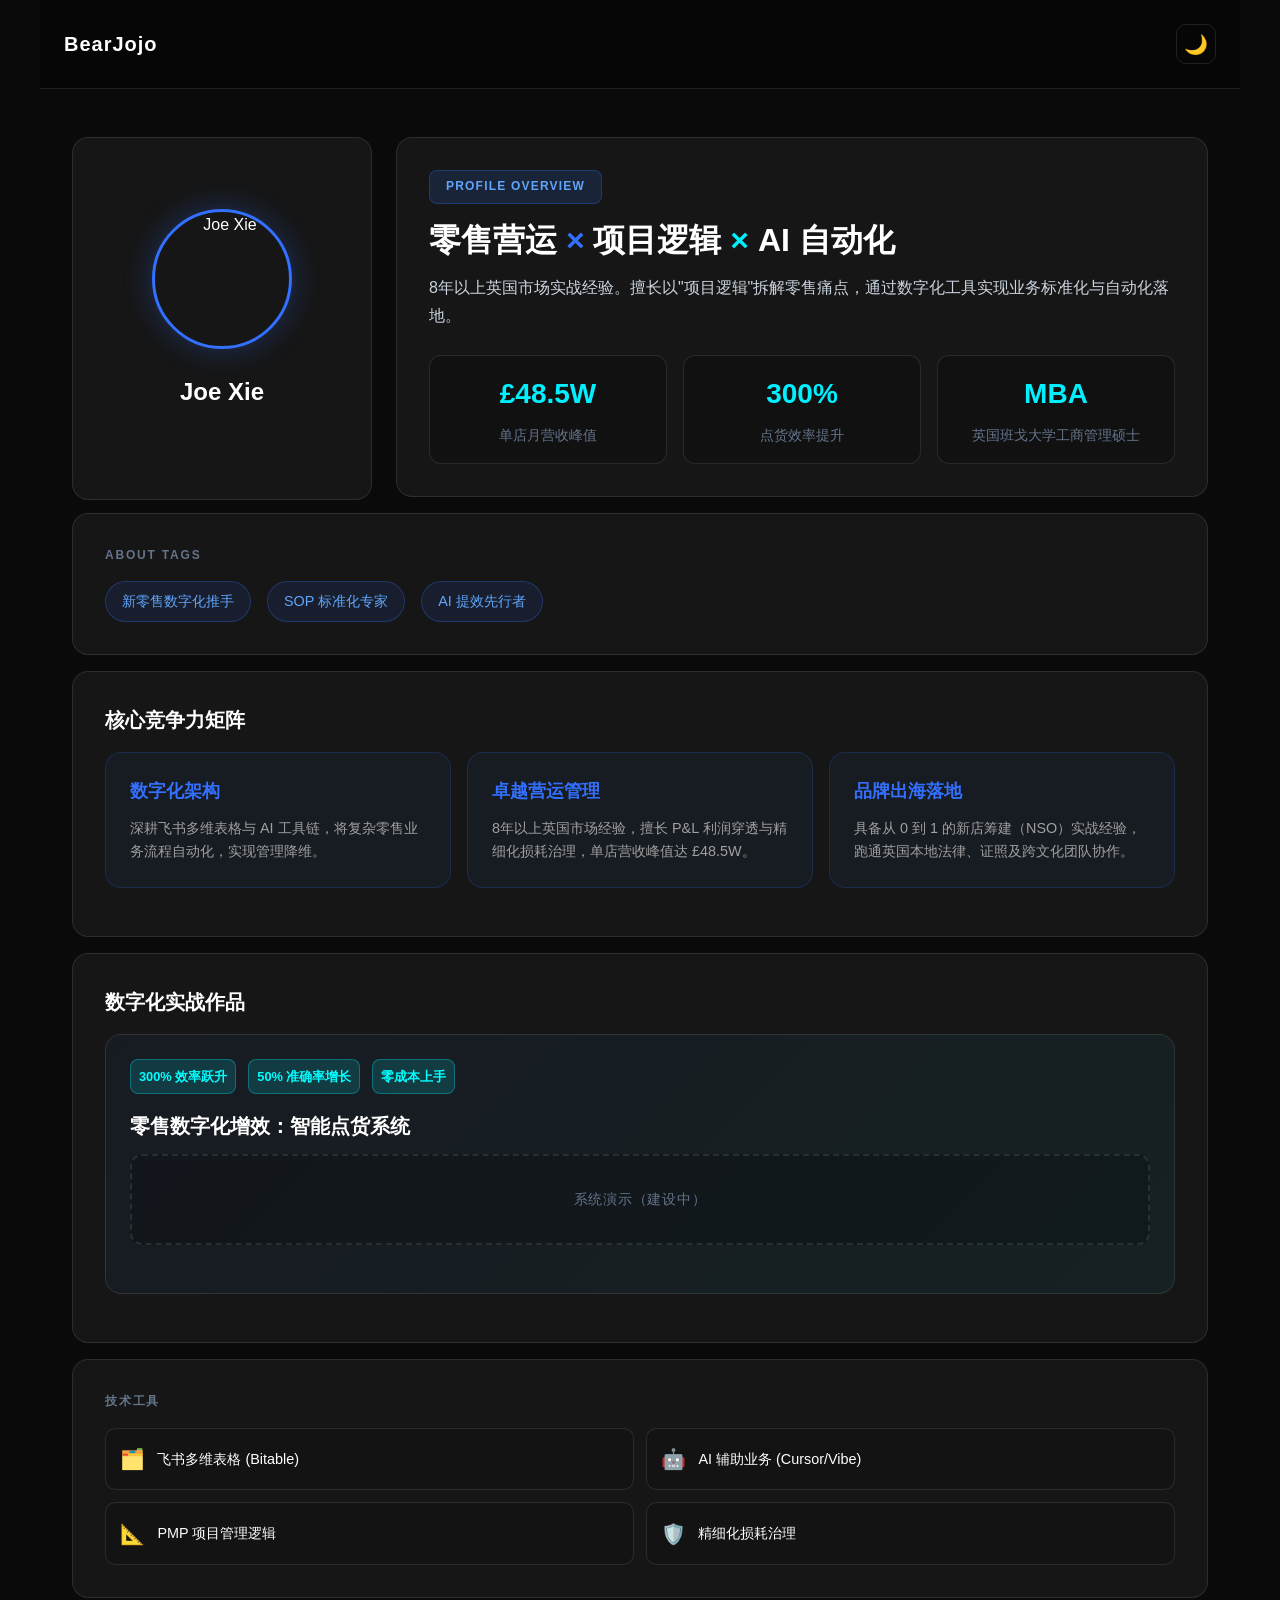
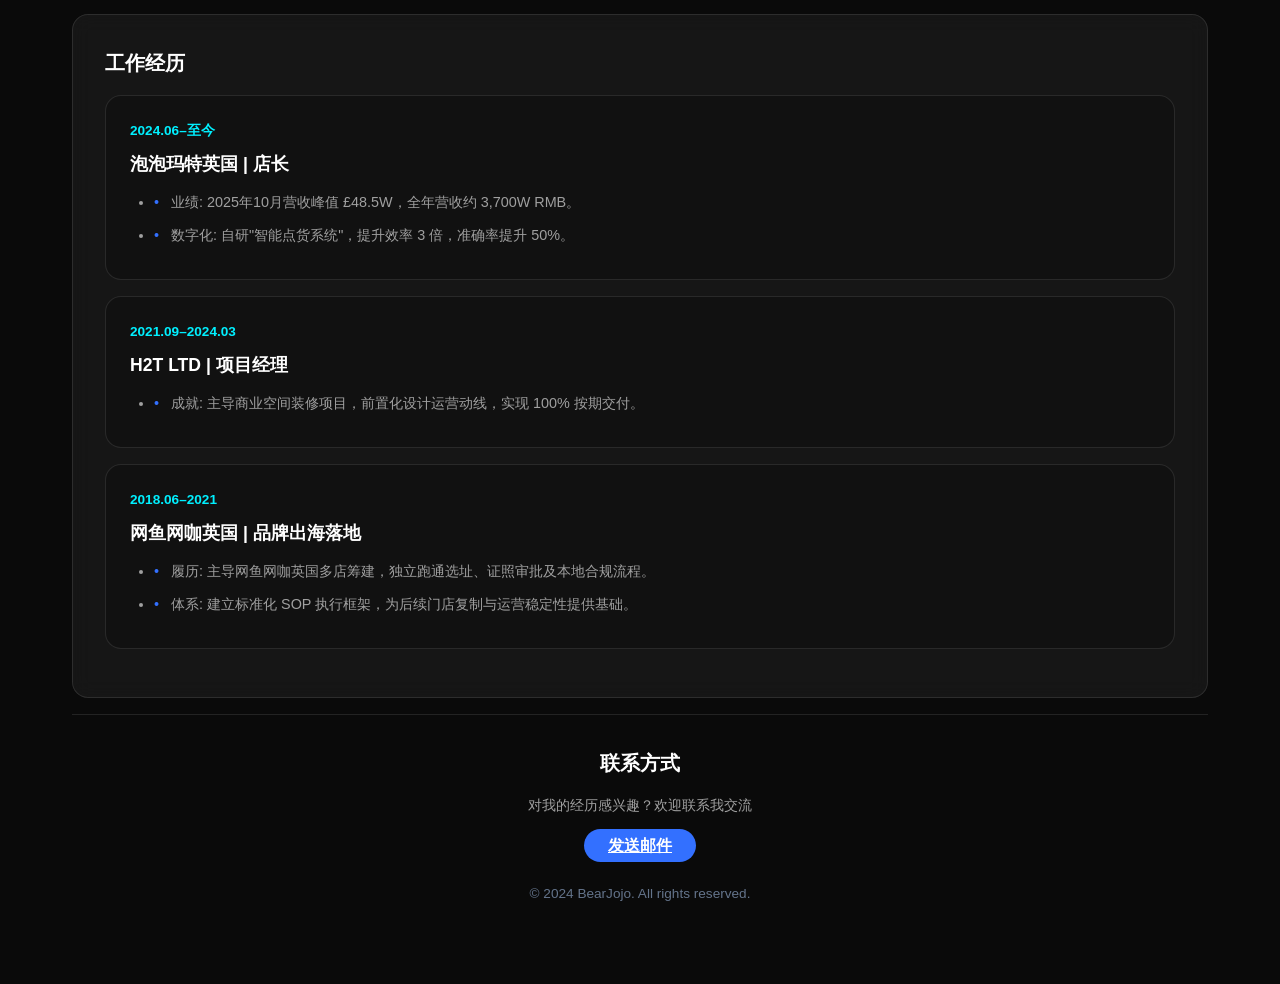
==== index.html @ d04a0de1 "style: Darken light mode background for better visual balance - Updated background from #F5ECD7 to d" ====
<!doctype html>
<html lang="zh-CN">
<head>
  <meta charset="UTF-8" />
  <meta name="viewport" content="width=device-width, initial-scale=1.0" />
  <title>零售营运 × 项目逻辑 × AI 自动化</title>
  <link rel="preconnect" href="https://fonts.googleapis.com" />
  <link rel="preconnect" href="https://fonts.gstatic.com" crossorigin />
  <link href="https://fonts.googleapis.com/css2?family=Inter:wght@400;500;600;700;800&display=swap" rel="stylesheet" />
  <style>
    * {
      margin: 0;
      padding: 0;
      box-sizing: border-box;
    }

    :root {
      /* Dark Mode (Cyberpunk) - Default */
      --color-bg-primary: #0a0a0a;
      --color-bg-secondary: rgba(255, 255, 255, 0.05);
      --color-bg-tertiary: rgba(0, 0, 0, 0.1);
      --color-bg-overlay: rgba(0, 0, 0, 0.2);
      --color-bg-header: rgba(0, 0, 0, 0.3);

      /* Color System - Text */
      --color-text-primary: #ffffff;
      --color-text-secondary: #a0a0a0;
      --color-text-tertiary: #64748b;
      --color-text-description: #cbd5e1;

      /* Color System - Primary */
      --color-primary: #3370ff;
      --color-primary-light: #60a5fa;
      --color-primary-dark: rgba(51, 112, 255, 0.8);
      --color-primary-bg-lighter: rgba(51, 112, 255, 0.15);
      --color-primary-bg-light: rgba(51, 112, 255, 0.1);
      --color-primary-bg-lighter2: rgba(51, 112, 255, 0.05);
      --color-primary-border: rgba(51, 112, 255, 0.3);
      --color-primary-border-light: rgba(51, 112, 255, 0.2);
      --color-primary-shadow: rgba(51, 112, 255, 0.3);

      /* Color System - Accent (Cyberpunk Cyan) */
      --color-accent: #00f0ff;
      --color-accent-light: #00ffff;
      --color-accent-bg-lighter: rgba(0, 240, 255, 0.15);
      --color-accent-border: rgba(0, 240, 255, 0.3);
      --color-accent-bg-lightest: rgba(0, 240, 255, 0.05);

      /* Color System - Borders */
      --color-border: rgba(255, 255, 255, 0.1);

      /* Border Radius - Cyberpunk */
      --card-radius: 16px;

      /* Spacing Scale */
      --spacing-xs: 0.4rem;
      --spacing-sm: 0.5rem;
      --spacing-md: 0.75rem;
      --spacing-base: 0.9rem;
      --spacing-lg: 1rem;
      --spacing-xl: 1.5rem;
      --spacing-2xl: 2rem;
      --spacing-3xl: 3rem;

      /* Border Radius - Full Scale */
      --radius-sm: 0.5rem;
      --radius-md: 0.65rem;
      --radius-lg: 0.75rem;
      --radius-xl: 1rem;
      --radius-2xl: 1.25rem;
      --radius-pill: 1.5rem;
      --radius-pill-lg: 2rem;
      --radius-full: 50%;

      /* Typography */
      --font-size-xs: 0.75rem;
      --font-size-sm: 0.8rem;
      --font-size-md: 0.85rem;
      --font-size-base: 0.9rem;
      --font-size-lg: 1rem;
      --font-size-xl: 1.1rem;
      --font-size-2xl: 1.25rem;
      --font-size-3xl: 1.5rem;
      --font-size-4xl: 1.75rem;
      --font-size-5xl: 2rem;

      --line-height-tight: 1.3;
      --line-height-normal: 1.6;
      --line-height-relaxed: 1.7;
      --line-height-loose: 1.8;

      /* Transitions & Effects */
      --transition-fast: 0.3s ease;
      --transition-normal: 0.5s ease;

      /* Shadows */
      --shadow-primary: 0 0 30px rgba(51, 112, 255, 0.3);

      /* Legacy Aliases for Compatibility */
      --primary-bg: var(--color-bg-primary);
      --feishu-blue: var(--color-primary);
      --vitality-gold: var(--color-accent);
      --card-border: var(--color-border);
      --card-bg: var(--color-bg-secondary);
      --text-primary: var(--color-text-primary);
      --text-secondary: var(--color-text-secondary);
      --text-tertiary: var(--color-text-tertiary);
    }

    /* Light Mode (Pop Art Aesthetic - Muted Tones) */
    [data-theme="light"] {
      /* Background Colors - Warm Muted Pop Art */
      --color-bg-primary: #D9D2C5;
      --color-bg-secondary: #E5E0D5;
      --color-bg-tertiary: rgba(196, 136, 15, 0.08);
      --color-bg-overlay: rgba(196, 136, 15, 0.12);
      --color-bg-header: rgba(229, 224, 213, 0.98);

      /* Text Colors - Warm Gray */
      --color-text-primary: #3A3A3A;
      --color-text-secondary: #6A6A6A;
      --color-text-tertiary: #8A8A8A;
      --color-text-description: #5A5A5A;

      /* Primary Color - Muted Warm Brown */
      --color-primary: #C4880F;
      --color-primary-light: #D9A126;
      --color-primary-dark: rgba(196, 136, 15, 0.85);
      --color-primary-bg-lighter: rgba(196, 136, 15, 0.18);
      --color-primary-bg-light: rgba(196, 136, 15, 0.12);
      --color-primary-bg-lighter2: rgba(196, 136, 15, 0.08);
      --color-primary-border: rgba(196, 136, 15, 0.35);
      --color-primary-border-light: rgba(196, 136, 15, 0.25);
      --color-primary-shadow: rgba(196, 136, 15, 0.18);

      /* Accent Color - Muted Warm Red */
      --color-accent: #B85555;
      --color-accent-light: #D07070;
      --color-accent-bg-lighter: rgba(184, 85, 85, 0.18);
      --color-accent-border: rgba(184, 85, 85, 0.35);
      --color-accent-bg-lightest: rgba(184, 85, 85, 0.08);

      /* Border & Shadows */
      --color-border: rgba(58, 58, 58, 0.10);
      --shadow-primary: 0 4px 24px rgba(58, 58, 58, 0.10);

      /* Border Radius - Pop Art Rounded */
      --card-radius: 20px;

      /* Glass Effect */
      --bg-card-glass: rgba(229, 224, 213, 0.85);
    }

    /* Light Mode Card Styling */
    [data-theme="light"] .card {
      box-shadow: 0 4px 24px rgba(58, 58, 58, 0.10);
      background: var(--color-bg-secondary);
    }

    [data-theme="light"] .card:hover {
      box-shadow: 0 8px 32px rgba(196, 136, 15, 0.12);
    }

    /* Light Mode Metric Cards */
    [data-theme="light"] .metric-item {
      box-shadow: inset 0 1px 3px rgba(196, 136, 15, 0.08);
    }

    /* Light Mode Competency Cards */
    [data-theme="light"] .competency-item {
      box-shadow: 0 2px 12px rgba(196, 136, 15, 0.10);
    }

    /* Light Mode Experience Cards */
    [data-theme="light"] .experience-card {
      box-shadow: 0 2px 12px rgba(58, 58, 58, 0.08);
    }

    /* Light Mode Work Card */
    [data-theme="light"] .work-card {
      box-shadow: 0 4px 20px rgba(196, 136, 15, 0.10);
    }

    /* Pop Art Style Background Patterns */
    [data-theme="light"] {
      --dot-pattern: radial-gradient(circle, rgba(196, 136, 15, 0.05) 1px, transparent 1px);
      --dot-size: 20px;
    }

    /* Apply subtle dot pattern to body background */
    [data-theme="light"] body {
      background: linear-gradient(135deg, transparent 0%, transparent 100%), 
                  var(--dot-pattern) 0 0 / var(--dot-size) var(--dot-size);
      background-color: #D9D2C5;
    }

    /* Add diagonal stripe accent to header */
    [data-theme="light"] header {
      position: relative;
    }

    [data-theme="light"] header::before {
      content: '';
      position: absolute;
      top: 0;
      right: 0;
      width: 120px;
      height: 100%;
      background: repeating-linear-gradient(
        45deg,
        transparent,
        transparent 10px,
        rgba(184, 85, 85, 0.04) 10px,
        rgba(184, 85, 85, 0.04) 20px
      );
      pointer-events: none;
      border-radius: 0 0 0 16px;
    }

    html {
      scroll-behavior: smooth;
    }

    body {
      background-color: var(--primary-bg);
      color: var(--text-primary);
      font-family: -apple-system, BlinkMacSystemFont, "Segoe UI", "PingFang SC", "Microsoft YaHei", sans-serif;
      line-height: var(--line-height-normal);
      font-size: 16px;
      transition: background-color var(--transition-normal), color var(--transition-normal);
    }

    .container {
      max-width: 1200px;
      margin: 0 auto;
      padding: 0;
      display: flex;
      flex-direction: column;
    }

    /* Header */
    header {
      padding: var(--spacing-xl);
      background: var(--color-bg-header);
      border-bottom: 1px solid var(--color-border);
      position: sticky;
      top: 0;
      z-index: 100;
      backdrop-filter: blur(10px);
      transition: background-color var(--transition-normal), border-color var(--transition-normal);
    }

    .header-nav {
      display: flex;
      justify-content: space-between;
      align-items: center;
      max-width: 100%;
    }

    .logo {
      font-weight: 700;
      font-size: var(--font-size-2xl);
      letter-spacing: 0.05em;
    }

    /* Theme Toggle Button */
    .theme-toggle {
      background: transparent;
      border: 1px solid var(--color-border);
      color: var(--color-text-primary);
      width: 40px;
      height: 40px;
      border-radius: var(--radius-md);
      cursor: pointer;
      display: flex;
      align-items: center;
      justify-content: center;
      transition: all var(--transition-fast);
      font-size: 1.2rem;
      padding: 0;
    }

    .theme-toggle:hover {
      background: var(--color-primary-bg-lighter2);
      border-color: var(--color-primary);
      transform: scale(1.05);
    }

    .theme-toggle:active {
      transform: scale(0.95);
    }

    /* Main Content */
    .content {
      padding: var(--spacing-xl);
      flex: 1;
      transition: background-color var(--transition-normal);
    }

    /* Card Styles */
    .card {
      background: var(--color-bg-secondary);
      border: 1px solid var(--color-border);
      border-radius: var(--card-radius);
      padding: var(--spacing-xl);
      margin-bottom: var(--spacing-lg);
      backdrop-filter: blur(10px);
      transition: all var(--transition-normal);
    }

    .card:hover {
      border-color: var(--color-primary);
      background: var(--color-primary-bg-lighter2);
      transition: all var(--transition-fast);
    }

    /* Profile Card */
    .profile-card {
      text-align: center;
      padding: var(--spacing-3xl) var(--spacing-xl);
      display: flex;
      flex-direction: column;
      align-items: center;
      justify-content: center;
      min-height: 350px;
    }

    .avatar {
      width: 140px;
      height: 140px;
      border-radius: var(--radius-full);
      margin: 0 auto var(--spacing-xl);
      object-fit: cover;
      object-position: center 15%;
      border: 3px solid var(--color-primary);
      box-shadow: var(--shadow-primary);
    }

    .profile-name {
      font-size: var(--font-size-3xl);
      font-weight: 700;
      margin-bottom: var(--spacing-lg);
    }

    /* Badge/Label */
    .badge {
      display: inline-block;
      background: var(--color-primary-bg-lighter);
      border: 1px solid var(--color-primary-border);
      color: var(--color-primary-light);
      padding: var(--spacing-xs) var(--spacing-lg);
      border-radius: var(--radius-sm);
      font-size: var(--font-size-xs);
      font-weight: 600;
      text-transform: uppercase;
      letter-spacing: 0.1em;
      margin-bottom: var(--spacing-lg);
      transition: all var(--transition-normal);
    }

    /* Title */
    .section-title {
      font-size: var(--font-size-4xl);
      font-weight: 700;
      line-height: var(--line-height-tight);
      margin-bottom: var(--spacing-md);
      word-wrap: break-word;
    }

    .title-highlight {
      color: var(--color-primary);
    }

    .title-highlight.gold {
      color: var(--color-accent);
    }

    /* Description */
    .description {
      color: var(--color-text-description);
      font-size: var(--font-size-lg);
      line-height: var(--line-height-loose);
      margin-bottom: var(--spacing-xl);
    }

    /* Metrics Grid */
    .metrics-grid {
      display: grid;
      grid-template-columns: 1fr;
      gap: var(--spacing-lg);
      margin-bottom: 0;
    }

    .metric-item {
      background: var(--color-bg-overlay);
      border: 1px solid var(--color-border);
      border-radius: var(--radius-lg);
      padding: var(--spacing-lg);
      text-align: center;
      transition: all var(--transition-normal);
    }

    .metric-value {
      font-size: var(--font-size-4xl);
      font-weight: 700;
      color: var(--color-accent);
      margin-bottom: var(--spacing-sm);
    }

    .metric-label {
      font-size: var(--font-size-md);
      color: var(--color-text-tertiary);
    }

    /* Tags */
    .tags-section {
      margin-bottom: var(--spacing-lg);
    }

    .tags-label {
      font-size: var(--font-size-xs);
      text-transform: uppercase;
      letter-spacing: 0.15em;
      color: var(--color-text-tertiary);
      margin-bottom: var(--spacing-lg);
      font-weight: 600;
    }

    .tags {
      display: flex;
      flex-wrap: wrap;
      gap: var(--spacing-lg);
    }

    .tag {
      background: var(--color-primary-bg-light);
      border: 1px solid var(--color-primary-border);
      color: var(--color-primary-light);
      padding: var(--spacing-sm) var(--spacing-lg);
      border-radius: var(--radius-pill);
      font-size: var(--font-size-base);
      font-weight: 500;
      transition: all var(--transition-normal);
    }

    /* Competencies */
    .competencies {
      display: grid;
      grid-template-columns: 1fr;
      gap: var(--spacing-lg);
      margin-bottom: var(--spacing-lg);
    }

    .competency-item {
      background: var(--color-primary-bg-lighter2);
      border: 1px solid var(--color-primary-border-light);
      border-radius: var(--card-radius);
      padding: var(--spacing-xl);
      transition: all var(--transition-normal);
    }

    .competency-title {
      color: var(--color-primary);
      font-size: var(--font-size-xl);
      font-weight: 600;
      margin-bottom: var(--spacing-md);
    }

    .competency-desc {
      color: var(--color-text-secondary);
      font-size: var(--font-size-base);
      line-height: var(--line-height-normal);
    }

    /* Work Section */
    .work-card {
      background: linear-gradient(135deg, var(--color-primary-bg-lighter2), var(--color-accent-bg-lightest));
      border: 1px solid var(--color-border);
      border-radius: var(--card-radius);
      padding: var(--spacing-xl);
      margin-bottom: var(--spacing-lg);
      transition: all var(--transition-normal);
    }

    .work-badges {
      display: flex;
      flex-wrap: wrap;
      gap: var(--spacing-md);
      margin-bottom: var(--spacing-lg);
    }

    .work-badge {
      background: var(--color-accent-bg-lighter);
      border: 1px solid var(--color-accent-border);
      color: var(--color-accent-light);
      padding: var(--spacing-xs) var(--spacing-sm);
      border-radius: var(--radius-sm);
      font-size: var(--font-size-sm);
      font-weight: 600;
      transition: all var(--transition-normal);
    }

    .work-title {
      font-size: var(--font-size-2xl);
      font-weight: 700;
      color: var(--color-text-primary);
      margin-bottom: var(--spacing-md);
    }

    .work-demo {
      background: var(--color-bg-overlay);
      border: 2px dashed var(--color-border);
      border-radius: var(--radius-lg);
      padding: var(--spacing-2xl) var(--spacing-lg);
      text-align: center;
      color: var(--color-text-tertiary);
      font-size: var(--font-size-base);
      letter-spacing: 0.05em;
      margin-bottom: var(--spacing-xl);
    }

    /* Tech Stack */
    .tech-stack {
      display: grid;
      grid-template-columns: 1fr;
      gap: var(--spacing-md);
    }

    .tech-item {
      display: flex;
      align-items: center;
      gap: var(--spacing-md);
      background: var(--color-bg-tertiary);
      border: 1px solid var(--color-border);
      border-radius: var(--radius-md);
      padding: var(--spacing-base);
      font-size: var(--font-size-base);
      transition: all var(--transition-normal);
    }

    .tech-icon {
      font-size: var(--font-size-2xl);
      flex-shrink: 0;
    }

    /* Experience Cards */
    .experience-section {
      margin-bottom: var(--spacing-lg);
    }

    .experience-card {
      background: var(--color-bg-overlay);
      border: 1px solid var(--color-border);
      border-radius: var(--card-radius);
      padding: var(--spacing-xl);
      margin-bottom: var(--spacing-lg);
      transition: all var(--transition-normal);
    }

    .exp-period {
      color: var(--color-accent);
      font-size: var(--font-size-md);
      font-weight: 600;
      margin-bottom: var(--spacing-sm);
    }

    .exp-title {
      font-size: var(--font-size-xl);
      font-weight: 700;
      color: var(--color-text-primary);
      margin-bottom: var(--spacing-md);
    }

    .exp-bullets {
      color: var(--color-text-secondary);
      font-size: var(--font-size-base);
      line-height: var(--line-height-relaxed);
    }

    .exp-bullets li {
      margin-left: var(--spacing-xl);
      margin-bottom: var(--spacing-sm);
    }

    .exp-bullets .bullet-icon {
      color: var(--color-primary);
      margin-right: var(--spacing-sm);
    }

    /* Footer */
    footer {
      padding: var(--spacing-2xl) var(--spacing-xl);
      text-align: center;
      border-top: 1px solid var(--color-border);
      color: var(--color-text-tertiary);
      font-size: var(--font-size-md);
      transition: all var(--transition-normal);
    }

    .footer-button {
      background: var(--color-primary);
      color: white;
      border: none;
      padding: var(--spacing-sm) var(--spacing-xl);
      border-radius: var(--radius-pill-lg);
      font-size: var(--font-size-lg);
      font-weight: 600;
      cursor: pointer;
      transition: all var(--transition-fast);
      margin-bottom: var(--spacing-xl);
    }

    .footer-button:hover {
      background: var(--color-primary-dark);
      transform: scale(1.05);
    }

    /* Profile Wrapper */
    .profile-wrapper {
      display: flex;
      flex-direction: column;
      gap: var(--spacing-lg);
    }

    /* Responsive */
    @media (min-width: 768px) {
      .profile-wrapper {
        display: grid;
        grid-template-columns: 300px 1fr;
        gap: var(--spacing-xl);
        align-items: flex-start;
      }

      .profile-card {
        padding: var(--spacing-2xl) var(--spacing-xl);
        height: 96.5%;
        display: flex;
        flex-direction: column;
        justify-content: center;
      }

      .content {
        padding: var(--spacing-3xl) var(--spacing-2xl);
      }

      .card {
        padding: var(--spacing-2xl);
      }

      .section-title {
        font-size: var(--font-size-5xl);
      }

      .metrics-grid {
        grid-template-columns: repeat(3, 1fr);
      }

      .competencies {
        grid-template-columns: repeat(3, 1fr);
      }

      .tech-stack {
        grid-template-columns: repeat(2, 1fr);
      }
    }
  </style>
</head>
<body>
  <div class="container">
    <!-- Header -->
    <header>
      <div class="header-nav">
        <div class="logo">BearJojo</div>
        <button class="theme-toggle" id="themeToggle" aria-label="切换主题" title="切换日间/夜间模式">
          <span id="themeIcon">🌙</span>
        </button>
      </div>
    </header>

    <!-- Main Content -->
    <div class="content">
      <!-- Profile Wrapper -->
      <div class="profile-wrapper">
        <!-- Profile Card -->
        <div class="card profile-card">
          <img src="img/avatar.png" alt="Joe Xie" class="avatar">
          <div class="profile-name">Joe Xie</div>
        </div>

        <!-- Profile Overview -->
        <div class="card">
          <div class="badge">PROFILE OVERVIEW</div>
        <h1 class="section-title">
          零售营运 <span class="title-highlight">×</span> 项目逻辑 <span class="title-highlight gold">×</span> AI 自动化
        </h1>
        <p class="description">
          8年以上英国市场实战经验。擅长以"项目逻辑"拆解零售痛点，通过数字化工具实现业务标准化与自动化落地。
        </p>

        <!-- Metrics -->
        <div class="metrics-grid">
          <div class="metric-item">
            <div class="metric-value">£48.5W</div>
            <div class="metric-label">单店月营收峰值</div>
          </div>
          <div class="metric-item">
            <div class="metric-value">300%</div>
            <div class="metric-label">点货效率提升</div>
          </div>
          <div class="metric-item">
            <div class="metric-value">MBA</div>
            <div class="metric-label">英国班戈大学工商管理硕士</div>
          </div>
        </div>
      </div>
      </div>

      <!-- Tags Section -->
      <div class="card tags-section">
        <div class="tags-label">ABOUT TAGS</div>
        <div class="tags">
          <span class="tag">新零售数字化推手</span>
          <span class="tag">SOP 标准化专家</span>
          <span class="tag">AI 提效先行者</span>
        </div>
      </div>

      <!-- Core Competencies -->
      <div class="card">
        <h2 style="font-size: var(--font-size-2xl); font-weight: 700; margin-bottom: var(--spacing-lg);">核心竞争力矩阵</h2>
        <div class="competencies">
          <div class="competency-item">
            <div class="competency-title">数字化架构</div>
            <div class="competency-desc">深耕飞书多维表格与 AI 工具链，将复杂零售业务流程自动化，实现管理降维。</div>
          </div>
          <div class="competency-item">
            <div class="competency-title">卓越营运管理</div>
            <div class="competency-desc">8年以上英国市场经验，擅长 P&L 利润穿透与精细化损耗治理，单店营收峰值达 £48.5W。</div>
          </div>
          <div class="competency-item">
            <div class="competency-title">品牌出海落地</div>
            <div class="competency-desc">具备从 0 到 1 的新店筹建（NSO）实战经验，跑通英国本地法律、证照及跨文化团队协作。</div>
          </div>
        </div>
      </div>

      <!-- Digital Work -->
      <div class="card">
        <h2 style="font-size: var(--font-size-2xl); font-weight: 700; margin-bottom: var(--spacing-lg);">数字化实战作品</h2>
        <div class="work-card">
          <div class="work-badges">
            <span class="work-badge">300% 效率跃升</span>
            <span class="work-badge">50% 准确率增长</span>
            <span class="work-badge">零成本上手</span>
          </div>
          <div class="work-title">零售数字化增效：智能点货系统</div>
          <div class="work-demo">系统演示（建设中）</div>
        </div>
      </div>

      <!-- Tech Stack -->
      <div class="card">
        <div class="tags-label">技术工具</div>
        <div class="tech-stack">
          <div class="tech-item">
            <span class="tech-icon">🗂️</span>
            <span>飞书多维表格 (Bitable)</span>
          </div>
          <div class="tech-item">
            <span class="tech-icon">🤖</span>
            <span>AI 辅助业务 (Cursor/Vibe)</span>
          </div>
          <div class="tech-item">
            <span class="tech-icon">📐</span>
            <span>PMP 项目管理逻辑</span>
          </div>
          <div class="tech-item">
            <span class="tech-icon">🛡️</span>
            <span>精细化损耗治理</span>
          </div>
        </div>
      </div>

      <!-- Experience -->
      <div class="card experience-section">
        <h2 style="font-size: var(--font-size-2xl); font-weight: 700; margin-bottom: var(--spacing-lg);">工作经历</h2>
        
        <div class="experience-card">
          <div class="exp-period">2024.06–至今</div>
          <div class="exp-title">泡泡玛特英国 | 店长</div>
          <ul class="exp-bullets">
            <li><span class="bullet-icon">•</span> 业绩: 2025年10月营收峰值 £48.5W，全年营收约 3,700W RMB。</li>
            <li><span class="bullet-icon">•</span> 数字化: 自研"智能点货系统"，提升效率 3 倍，准确率提升 50%。</li>
          </ul>
        </div>

        <div class="experience-card">
          <div class="exp-period">2021.09–2024.03</div>
          <div class="exp-title">H2T LTD | 项目经理</div>
          <ul class="exp-bullets">
            <li><span class="bullet-icon">•</span> 成就: 主导商业空间装修项目，前置化设计运营动线，实现 100% 按期交付。</li>
          </ul>
        </div>

        <div class="experience-card">
          <div class="exp-period">2018.06–2021</div>
          <div class="exp-title">网鱼网咖英国 | 品牌出海落地</div>
          <ul class="exp-bullets">
            <li><span class="bullet-icon">•</span> 履历: 主导网鱼网咖英国多店筹建，独立跑通选址、证照审批及本地合规流程。</li>
            <li><span class="bullet-icon">•</span> 体系: 建立标准化 SOP 执行框架，为后续门店复制与运营稳定性提供基础。</li>
          </ul>
        </div>
      </div>

      <!-- Footer -->
      <footer>
        <h3 style="font-size: var(--font-size-2xl); font-weight: 700; margin-bottom: var(--spacing-lg); color: var(--color-text-primary);">联系方式</h3>
        <p style="margin-bottom: var(--spacing-lg); color: var(--color-text-secondary);">对我的经历感兴趣？欢迎联系我交流</p>
        <a href="mailto:your.email@example.com" class="footer-button">发送邮件</a>
        <div style="margin-top: var(--spacing-xl);">© 2024 BearJojo. All rights reserved.</div>
      </footer>
    </div>
  </div>

  <script>
    // Theme Management
    const themeToggle = document.getElementById('themeToggle');
    const themeIcon = document.getElementById('themeIcon');
    const htmlElement = document.documentElement;
    
    // Initialize theme from localStorage or system preference
    function initializeTheme() {
      const savedTheme = localStorage.getItem('theme') || 'dark';
      setTheme(savedTheme);
    }
    
    // Set theme and update UI
    function setTheme(theme) {
      if (theme === 'light') {
        htmlElement.setAttribute('data-theme', 'light');
        themeIcon.textContent = '☀️';
        localStorage.setItem('theme', 'light');
      } else {
        htmlElement.removeAttribute('data-theme');
        themeIcon.textContent = '🌙';
        localStorage.setItem('theme', 'dark');
      }
    }
    
    // Toggle theme on button click
    themeToggle.addEventListener('click', () => {
      const currentTheme = htmlElement.getAttribute('data-theme');
      const newTheme = currentTheme === 'light' ? 'dark' : 'light';
      setTheme(newTheme);
    });
    
    // Initialize theme on page load
    initializeTheme();
    
    // Simple smooth scroll for links
    document.querySelectorAll('a[href^="#"]').forEach(anchor => {
      anchor.addEventListener('click', function (e) {
        e.preventDefault();
        const target = document.querySelector(this.getAttribute('href'));
        if (target) {
          target.scrollIntoView({ behavior: 'smooth' });
        }
      });
    });
  </script>
</body>
</html>
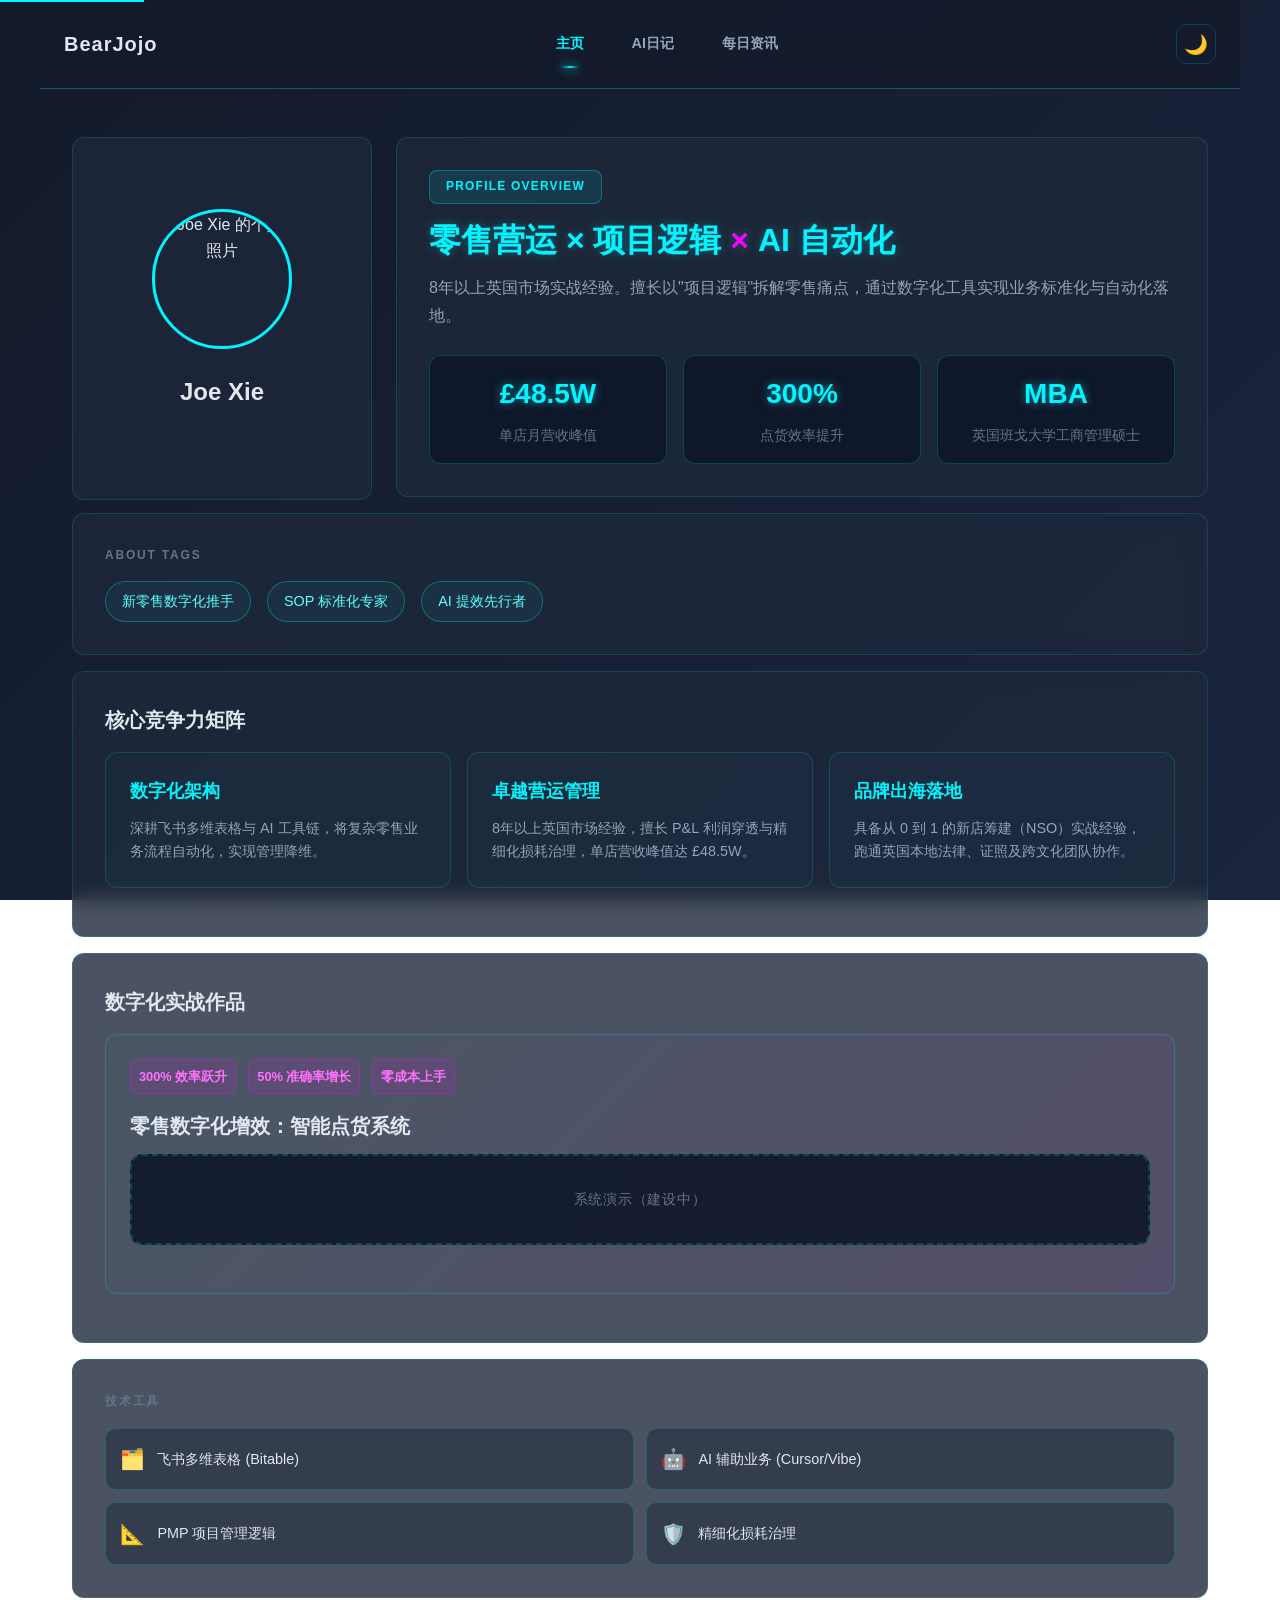
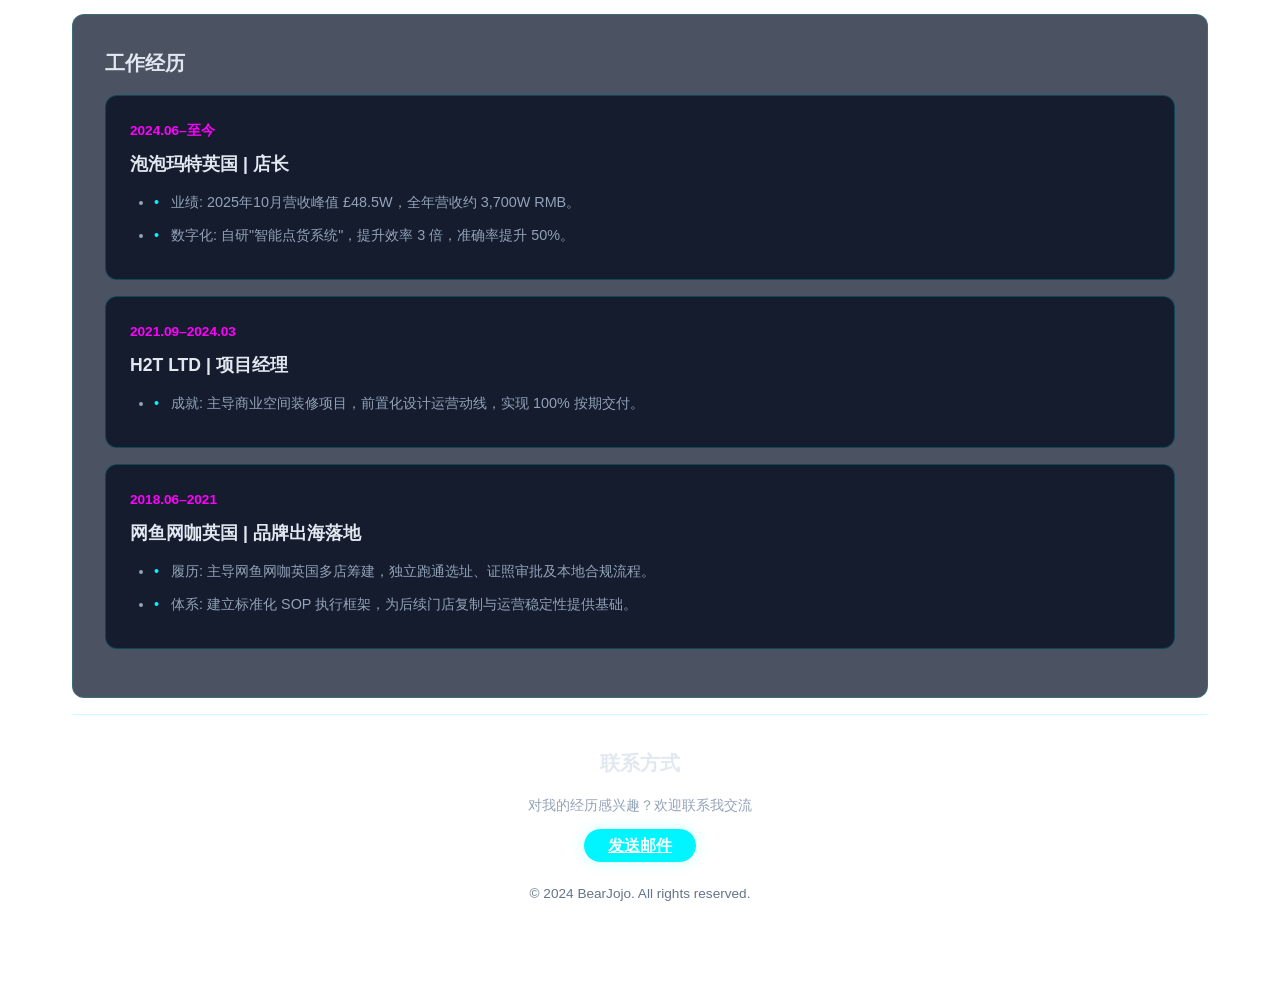
==== commit abf88957: "0416update" ====
--- a/index.html
+++ b/index.html
@@ -3,694 +3,50 @@
 <head>
   <meta charset="UTF-8" />
   <meta name="viewport" content="width=device-width, initial-scale=1.0" />
-  <title>零售营运 × 项目逻辑 × AI 自动化</title>
+  <meta name="description" content="Joe Xie - 零售营运 × 项目逻辑 × AI 自动化。8年以上英国市场实战经验，擅长数字化工具实现业务标准化与自动化落地。" />
+  <meta name="author" content="BearJojo" />
+  <meta name="theme-color" content="#0a0a0a" media="(prefers-color-scheme: dark)" />
+  <meta name="theme-color" content="#D9D2C5" media="(prefers-color-scheme: light)" />
+  
+  <meta property="og:title" content="零售营运 × 项目逻辑 × AI 自动化 | BearJojo" />
+  <meta property="og:description" content="8年以上英国市场实战经验。擅长以项目逻辑拆解零售痛点，通过数字化工具实现业务标准化与自动化落地。" />
+  <meta property="og:type" content="website" />
+  <meta property="og:locale" content="zh_CN" />
+  
+  <title>零售营运 × 项目逻辑 × AI 自动化 | BearJojo</title>
   <link rel="preconnect" href="https://fonts.googleapis.com" />
   <link rel="preconnect" href="https://fonts.gstatic.com" crossorigin />
   <link href="https://fonts.googleapis.com/css2?family=Inter:wght@400;500;600;700;800&display=swap" rel="stylesheet" />
-  <style>
-    * {
-      margin: 0;
-      padding: 0;
-      box-sizing: border-box;
-    }
-
-    :root {
-      /* Dark Mode (Cyberpunk) - Default */
-      --color-bg-primary: #0a0a0a;
-      --color-bg-secondary: rgba(255, 255, 255, 0.05);
-      --color-bg-tertiary: rgba(0, 0, 0, 0.1);
-      --color-bg-overlay: rgba(0, 0, 0, 0.2);
-      --color-bg-header: rgba(0, 0, 0, 0.3);
-
-      /* Color System - Text */
-      --color-text-primary: #ffffff;
-      --color-text-secondary: #a0a0a0;
-      --color-text-tertiary: #64748b;
-      --color-text-description: #cbd5e1;
-
-      /* Color System - Primary */
-      --color-primary: #3370ff;
-      --color-primary-light: #60a5fa;
-      --color-primary-dark: rgba(51, 112, 255, 0.8);
-      --color-primary-bg-lighter: rgba(51, 112, 255, 0.15);
-      --color-primary-bg-light: rgba(51, 112, 255, 0.1);
-      --color-primary-bg-lighter2: rgba(51, 112, 255, 0.05);
-      --color-primary-border: rgba(51, 112, 255, 0.3);
-      --color-primary-border-light: rgba(51, 112, 255, 0.2);
-      --color-primary-shadow: rgba(51, 112, 255, 0.3);
-
-      /* Color System - Accent (Cyberpunk Cyan) */
-      --color-accent: #00f0ff;
-      --color-accent-light: #00ffff;
-      --color-accent-bg-lighter: rgba(0, 240, 255, 0.15);
-      --color-accent-border: rgba(0, 240, 255, 0.3);
-      --color-accent-bg-lightest: rgba(0, 240, 255, 0.05);
-
-      /* Color System - Borders */
-      --color-border: rgba(255, 255, 255, 0.1);
-
-      /* Border Radius - Cyberpunk */
-      --card-radius: 16px;
-
-      /* Spacing Scale */
-      --spacing-xs: 0.4rem;
-      --spacing-sm: 0.5rem;
-      --spacing-md: 0.75rem;
-      --spacing-base: 0.9rem;
-      --spacing-lg: 1rem;
-      --spacing-xl: 1.5rem;
-      --spacing-2xl: 2rem;
-      --spacing-3xl: 3rem;
-
-      /* Border Radius - Full Scale */
-      --radius-sm: 0.5rem;
-      --radius-md: 0.65rem;
-      --radius-lg: 0.75rem;
-      --radius-xl: 1rem;
-      --radius-2xl: 1.25rem;
-      --radius-pill: 1.5rem;
-      --radius-pill-lg: 2rem;
-      --radius-full: 50%;
-
-      /* Typography */
-      --font-size-xs: 0.75rem;
-      --font-size-sm: 0.8rem;
-      --font-size-md: 0.85rem;
-      --font-size-base: 0.9rem;
-      --font-size-lg: 1rem;
-      --font-size-xl: 1.1rem;
-      --font-size-2xl: 1.25rem;
-      --font-size-3xl: 1.5rem;
-      --font-size-4xl: 1.75rem;
-      --font-size-5xl: 2rem;
-
-      --line-height-tight: 1.3;
-      --line-height-normal: 1.6;
-      --line-height-relaxed: 1.7;
-      --line-height-loose: 1.8;
-
-      /* Transitions & Effects */
-      --transition-fast: 0.3s ease;
-      --transition-normal: 0.5s ease;
-
-      /* Shadows */
-      --shadow-primary: 0 0 30px rgba(51, 112, 255, 0.3);
-
-      /* Legacy Aliases for Compatibility */
-      --primary-bg: var(--color-bg-primary);
-      --feishu-blue: var(--color-primary);
-      --vitality-gold: var(--color-accent);
-      --card-border: var(--color-border);
-      --card-bg: var(--color-bg-secondary);
-      --text-primary: var(--color-text-primary);
-      --text-secondary: var(--color-text-secondary);
-      --text-tertiary: var(--color-text-tertiary);
-    }
-
-    /* Light Mode (Pop Art Aesthetic - Muted Tones) */
-    [data-theme="light"] {
-      /* Background Colors - Warm Muted Pop Art */
-      --color-bg-primary: #D9D2C5;
-      --color-bg-secondary: #E5E0D5;
-      --color-bg-tertiary: rgba(196, 136, 15, 0.08);
-      --color-bg-overlay: rgba(196, 136, 15, 0.12);
-      --color-bg-header: rgba(229, 224, 213, 0.98);
-
-      /* Text Colors - Warm Gray */
-      --color-text-primary: #3A3A3A;
-      --color-text-secondary: #6A6A6A;
-      --color-text-tertiary: #8A8A8A;
-      --color-text-description: #5A5A5A;
-
-      /* Primary Color - Muted Warm Brown */
-      --color-primary: #C4880F;
-      --color-primary-light: #D9A126;
-      --color-primary-dark: rgba(196, 136, 15, 0.85);
-      --color-primary-bg-lighter: rgba(196, 136, 15, 0.18);
-      --color-primary-bg-light: rgba(196, 136, 15, 0.12);
-      --color-primary-bg-lighter2: rgba(196, 136, 15, 0.08);
-      --color-primary-border: rgba(196, 136, 15, 0.35);
-      --color-primary-border-light: rgba(196, 136, 15, 0.25);
-      --color-primary-shadow: rgba(196, 136, 15, 0.18);
-
-      /* Accent Color - Muted Warm Red */
-      --color-accent: #B85555;
-      --color-accent-light: #D07070;
-      --color-accent-bg-lighter: rgba(184, 85, 85, 0.18);
-      --color-accent-border: rgba(184, 85, 85, 0.35);
-      --color-accent-bg-lightest: rgba(184, 85, 85, 0.08);
-
-      /* Border & Shadows */
-      --color-border: rgba(58, 58, 58, 0.10);
-      --shadow-primary: 0 4px 24px rgba(58, 58, 58, 0.10);
-
-      /* Border Radius - Pop Art Rounded */
-      --card-radius: 20px;
-
-      /* Glass Effect */
-      --bg-card-glass: rgba(229, 224, 213, 0.85);
-    }
-
-    /* Light Mode Card Styling */
-    [data-theme="light"] .card {
-      box-shadow: 0 4px 24px rgba(58, 58, 58, 0.10);
-      background: var(--color-bg-secondary);
-    }
-
-    [data-theme="light"] .card:hover {
-      box-shadow: 0 8px 32px rgba(196, 136, 15, 0.12);
-    }
-
-    /* Light Mode Metric Cards */
-    [data-theme="light"] .metric-item {
-      box-shadow: inset 0 1px 3px rgba(196, 136, 15, 0.08);
-    }
-
-    /* Light Mode Competency Cards */
-    [data-theme="light"] .competency-item {
-      box-shadow: 0 2px 12px rgba(196, 136, 15, 0.10);
-    }
-
-    /* Light Mode Experience Cards */
-    [data-theme="light"] .experience-card {
-      box-shadow: 0 2px 12px rgba(58, 58, 58, 0.08);
-    }
-
-    /* Light Mode Work Card */
-    [data-theme="light"] .work-card {
-      box-shadow: 0 4px 20px rgba(196, 136, 15, 0.10);
-    }
-
-    /* Pop Art Style Background Patterns */
-    [data-theme="light"] {
-      --dot-pattern: radial-gradient(circle, rgba(196, 136, 15, 0.05) 1px, transparent 1px);
-      --dot-size: 20px;
-    }
-
-    /* Apply subtle dot pattern to body background */
-    [data-theme="light"] body {
-      background: linear-gradient(135deg, transparent 0%, transparent 100%), 
-                  var(--dot-pattern) 0 0 / var(--dot-size) var(--dot-size);
-      background-color: #D9D2C5;
-    }
-
-    /* Add diagonal stripe accent to header */
-    [data-theme="light"] header {
-      position: relative;
-    }
-
-    [data-theme="light"] header::before {
-      content: '';
-      position: absolute;
-      top: 0;
-      right: 0;
-      width: 120px;
-      height: 100%;
-      background: repeating-linear-gradient(
-        45deg,
-        transparent,
-        transparent 10px,
-        rgba(184, 85, 85, 0.04) 10px,
-        rgba(184, 85, 85, 0.04) 20px
-      );
-      pointer-events: none;
-      border-radius: 0 0 0 16px;
-    }
-
-    html {
-      scroll-behavior: smooth;
-    }
-
-    body {
-      background-color: var(--primary-bg);
-      color: var(--text-primary);
-      font-family: -apple-system, BlinkMacSystemFont, "Segoe UI", "PingFang SC", "Microsoft YaHei", sans-serif;
-      line-height: var(--line-height-normal);
-      font-size: 16px;
-      transition: background-color var(--transition-normal), color var(--transition-normal);
-    }
-
-    .container {
-      max-width: 1200px;
-      margin: 0 auto;
-      padding: 0;
-      display: flex;
-      flex-direction: column;
-    }
-
-    /* Header */
-    header {
-      padding: var(--spacing-xl);
-      background: var(--color-bg-header);
-      border-bottom: 1px solid var(--color-border);
-      position: sticky;
-      top: 0;
-      z-index: 100;
-      backdrop-filter: blur(10px);
-      transition: background-color var(--transition-normal), border-color var(--transition-normal);
-    }
-
-    .header-nav {
-      display: flex;
-      justify-content: space-between;
-      align-items: center;
-      max-width: 100%;
-    }
-
-    .logo {
-      font-weight: 700;
-      font-size: var(--font-size-2xl);
-      letter-spacing: 0.05em;
-    }
-
-    /* Theme Toggle Button */
-    .theme-toggle {
-      background: transparent;
-      border: 1px solid var(--color-border);
-      color: var(--color-text-primary);
-      width: 40px;
-      height: 40px;
-      border-radius: var(--radius-md);
-      cursor: pointer;
-      display: flex;
-      align-items: center;
-      justify-content: center;
-      transition: all var(--transition-fast);
-      font-size: 1.2rem;
-      padding: 0;
-    }
-
-    .theme-toggle:hover {
-      background: var(--color-primary-bg-lighter2);
-      border-color: var(--color-primary);
-      transform: scale(1.05);
-    }
-
-    .theme-toggle:active {
-      transform: scale(0.95);
-    }
-
-    /* Main Content */
-    .content {
-      padding: var(--spacing-xl);
-      flex: 1;
-      transition: background-color var(--transition-normal);
-    }
-
-    /* Card Styles */
-    .card {
-      background: var(--color-bg-secondary);
-      border: 1px solid var(--color-border);
-      border-radius: var(--card-radius);
-      padding: var(--spacing-xl);
-      margin-bottom: var(--spacing-lg);
-      backdrop-filter: blur(10px);
-      transition: all var(--transition-normal);
-    }
-
-    .card:hover {
-      border-color: var(--color-primary);
-      background: var(--color-primary-bg-lighter2);
-      transition: all var(--transition-fast);
-    }
-
-    /* Profile Card */
-    .profile-card {
-      text-align: center;
-      padding: var(--spacing-3xl) var(--spacing-xl);
-      display: flex;
-      flex-direction: column;
-      align-items: center;
-      justify-content: center;
-      min-height: 350px;
-    }
-
-    .avatar {
-      width: 140px;
-      height: 140px;
-      border-radius: var(--radius-full);
-      margin: 0 auto var(--spacing-xl);
-      object-fit: cover;
-      object-position: center 15%;
-      border: 3px solid var(--color-primary);
-      box-shadow: var(--shadow-primary);
-    }
-
-    .profile-name {
-      font-size: var(--font-size-3xl);
-      font-weight: 700;
-      margin-bottom: var(--spacing-lg);
-    }
-
-    /* Badge/Label */
-    .badge {
-      display: inline-block;
-      background: var(--color-primary-bg-lighter);
-      border: 1px solid var(--color-primary-border);
-      color: var(--color-primary-light);
-      padding: var(--spacing-xs) var(--spacing-lg);
-      border-radius: var(--radius-sm);
-      font-size: var(--font-size-xs);
-      font-weight: 600;
-      text-transform: uppercase;
-      letter-spacing: 0.1em;
-      margin-bottom: var(--spacing-lg);
-      transition: all var(--transition-normal);
-    }
-
-    /* Title */
-    .section-title {
-      font-size: var(--font-size-4xl);
-      font-weight: 700;
-      line-height: var(--line-height-tight);
-      margin-bottom: var(--spacing-md);
-      word-wrap: break-word;
-    }
-
-    .title-highlight {
-      color: var(--color-primary);
-    }
-
-    .title-highlight.gold {
-      color: var(--color-accent);
-    }
-
-    /* Description */
-    .description {
-      color: var(--color-text-description);
-      font-size: var(--font-size-lg);
-      line-height: var(--line-height-loose);
-      margin-bottom: var(--spacing-xl);
-    }
-
-    /* Metrics Grid */
-    .metrics-grid {
-      display: grid;
-      grid-template-columns: 1fr;
-      gap: var(--spacing-lg);
-      margin-bottom: 0;
-    }
-
-    .metric-item {
-      background: var(--color-bg-overlay);
-      border: 1px solid var(--color-border);
-      border-radius: var(--radius-lg);
-      padding: var(--spacing-lg);
-      text-align: center;
-      transition: all var(--transition-normal);
-    }
-
-    .metric-value {
-      font-size: var(--font-size-4xl);
-      font-weight: 700;
-      color: var(--color-accent);
-      margin-bottom: var(--spacing-sm);
-    }
-
-    .metric-label {
-      font-size: var(--font-size-md);
-      color: var(--color-text-tertiary);
-    }
-
-    /* Tags */
-    .tags-section {
-      margin-bottom: var(--spacing-lg);
-    }
-
-    .tags-label {
-      font-size: var(--font-size-xs);
-      text-transform: uppercase;
-      letter-spacing: 0.15em;
-      color: var(--color-text-tertiary);
-      margin-bottom: var(--spacing-lg);
-      font-weight: 600;
-    }
-
-    .tags {
-      display: flex;
-      flex-wrap: wrap;
-      gap: var(--spacing-lg);
-    }
-
-    .tag {
-      background: var(--color-primary-bg-light);
-      border: 1px solid var(--color-primary-border);
-      color: var(--color-primary-light);
-      padding: var(--spacing-sm) var(--spacing-lg);
-      border-radius: var(--radius-pill);
-      font-size: var(--font-size-base);
-      font-weight: 500;
-      transition: all var(--transition-normal);
-    }
-
-    /* Competencies */
-    .competencies {
-      display: grid;
-      grid-template-columns: 1fr;
-      gap: var(--spacing-lg);
-      margin-bottom: var(--spacing-lg);
-    }
-
-    .competency-item {
-      background: var(--color-primary-bg-lighter2);
-      border: 1px solid var(--color-primary-border-light);
-      border-radius: var(--card-radius);
-      padding: var(--spacing-xl);
-      transition: all var(--transition-normal);
-    }
-
-    .competency-title {
-      color: var(--color-primary);
-      font-size: var(--font-size-xl);
-      font-weight: 600;
-      margin-bottom: var(--spacing-md);
-    }
-
-    .competency-desc {
-      color: var(--color-text-secondary);
-      font-size: var(--font-size-base);
-      line-height: var(--line-height-normal);
-    }
-
-    /* Work Section */
-    .work-card {
-      background: linear-gradient(135deg, var(--color-primary-bg-lighter2), var(--color-accent-bg-lightest));
-      border: 1px solid var(--color-border);
-      border-radius: var(--card-radius);
-      padding: var(--spacing-xl);
-      margin-bottom: var(--spacing-lg);
-      transition: all var(--transition-normal);
-    }
-
-    .work-badges {
-      display: flex;
-      flex-wrap: wrap;
-      gap: var(--spacing-md);
-      margin-bottom: var(--spacing-lg);
-    }
-
-    .work-badge {
-      background: var(--color-accent-bg-lighter);
-      border: 1px solid var(--color-accent-border);
-      color: var(--color-accent-light);
-      padding: var(--spacing-xs) var(--spacing-sm);
-      border-radius: var(--radius-sm);
-      font-size: var(--font-size-sm);
-      font-weight: 600;
-      transition: all var(--transition-normal);
-    }
-
-    .work-title {
-      font-size: var(--font-size-2xl);
-      font-weight: 700;
-      color: var(--color-text-primary);
-      margin-bottom: var(--spacing-md);
-    }
-
-    .work-demo {
-      background: var(--color-bg-overlay);
-      border: 2px dashed var(--color-border);
-      border-radius: var(--radius-lg);
-      padding: var(--spacing-2xl) var(--spacing-lg);
-      text-align: center;
-      color: var(--color-text-tertiary);
-      font-size: var(--font-size-base);
-      letter-spacing: 0.05em;
-      margin-bottom: var(--spacing-xl);
-    }
-
-    /* Tech Stack */
-    .tech-stack {
-      display: grid;
-      grid-template-columns: 1fr;
-      gap: var(--spacing-md);
-    }
-
-    .tech-item {
-      display: flex;
-      align-items: center;
-      gap: var(--spacing-md);
-      background: var(--color-bg-tertiary);
-      border: 1px solid var(--color-border);
-      border-radius: var(--radius-md);
-      padding: var(--spacing-base);
-      font-size: var(--font-size-base);
-      transition: all var(--transition-normal);
-    }
-
-    .tech-icon {
-      font-size: var(--font-size-2xl);
-      flex-shrink: 0;
-    }
-
-    /* Experience Cards */
-    .experience-section {
-      margin-bottom: var(--spacing-lg);
-    }
-
-    .experience-card {
-      background: var(--color-bg-overlay);
-      border: 1px solid var(--color-border);
-      border-radius: var(--card-radius);
-      padding: var(--spacing-xl);
-      margin-bottom: var(--spacing-lg);
-      transition: all var(--transition-normal);
-    }
-
-    .exp-period {
-      color: var(--color-accent);
-      font-size: var(--font-size-md);
-      font-weight: 600;
-      margin-bottom: var(--spacing-sm);
-    }
-
-    .exp-title {
-      font-size: var(--font-size-xl);
-      font-weight: 700;
-      color: var(--color-text-primary);
-      margin-bottom: var(--spacing-md);
-    }
-
-    .exp-bullets {
-      color: var(--color-text-secondary);
-      font-size: var(--font-size-base);
-      line-height: var(--line-height-relaxed);
-    }
-
-    .exp-bullets li {
-      margin-left: var(--spacing-xl);
-      margin-bottom: var(--spacing-sm);
-    }
-
-    .exp-bullets .bullet-icon {
-      color: var(--color-primary);
-      margin-right: var(--spacing-sm);
-    }
-
-    /* Footer */
-    footer {
-      padding: var(--spacing-2xl) var(--spacing-xl);
-      text-align: center;
-      border-top: 1px solid var(--color-border);
-      color: var(--color-text-tertiary);
-      font-size: var(--font-size-md);
-      transition: all var(--transition-normal);
-    }
-
-    .footer-button {
-      background: var(--color-primary);
-      color: white;
-      border: none;
-      padding: var(--spacing-sm) var(--spacing-xl);
-      border-radius: var(--radius-pill-lg);
-      font-size: var(--font-size-lg);
-      font-weight: 600;
-      cursor: pointer;
-      transition: all var(--transition-fast);
-      margin-bottom: var(--spacing-xl);
-    }
-
-    .footer-button:hover {
-      background: var(--color-primary-dark);
-      transform: scale(1.05);
-    }
-
-    /* Profile Wrapper */
-    .profile-wrapper {
-      display: flex;
-      flex-direction: column;
-      gap: var(--spacing-lg);
-    }
-
-    /* Responsive */
-    @media (min-width: 768px) {
-      .profile-wrapper {
-        display: grid;
-        grid-template-columns: 300px 1fr;
-        gap: var(--spacing-xl);
-        align-items: flex-start;
-      }
-
-      .profile-card {
-        padding: var(--spacing-2xl) var(--spacing-xl);
-        height: 96.5%;
-        display: flex;
-        flex-direction: column;
-        justify-content: center;
-      }
-
-      .content {
-        padding: var(--spacing-3xl) var(--spacing-2xl);
-      }
-
-      .card {
-        padding: var(--spacing-2xl);
-      }
-
-      .section-title {
-        font-size: var(--font-size-5xl);
-      }
-
-      .metrics-grid {
-        grid-template-columns: repeat(3, 1fr);
-      }
-
-      .competencies {
-        grid-template-columns: repeat(3, 1fr);
-      }
-
-      .tech-stack {
-        grid-template-columns: repeat(2, 1fr);
-      }
-    }
-  </style>
+  <link rel="stylesheet" href="index.css?v=1.1" />
 </head>
 <body>
+  <a href="#main-content" class="skip-link">跳转到主要内容</a>
   <div class="container">
-    <!-- Header -->
-    <header>
-      <div class="header-nav">
-        <div class="logo">BearJojo</div>
-        <button class="theme-toggle" id="themeToggle" aria-label="切换主题" title="切换日间/夜间模式">
-          <span id="themeIcon">🌙</span>
+    <header role="banner">
+      <nav class="header-nav" role="navigation" aria-label="主导航">
+        <div class="logo" aria-label="BearJojo 个人网站">BearJojo</div>
+        <div class="nav-menu">
+          <a href="index.html" class="nav-link active">主页</a>
+          <a href="ai-diary.html" class="nav-link">AI日记</a>
+          <a href="daily-news.html" class="nav-link">每日资讯</a>
+        </div>
+        <button class="theme-toggle" id="themeToggle" aria-label="切换主题" aria-pressed="false" title="切换日间/夜间模式">
+          <span id="themeIcon" aria-hidden="true">🌙</span>
         </button>
-      </div>
+      </nav>
     </header>
 
-    <!-- Main Content -->
-    <div class="content">
-      <!-- Profile Wrapper -->
+    <main id="main-content" class="content" role="main">
       <div class="profile-wrapper">
-        <!-- Profile Card -->
-        <div class="card profile-card">
-          <img src="img/avatar.png" alt="Joe Xie" class="avatar">
+        <div class="card profile-card" role="region" aria-label="个人简介">
+          <img src="img/avatar.png" alt="Joe Xie 的个人照片" class="avatar" loading="lazy">
           <div class="profile-name">Joe Xie</div>
         </div>
 
         <!-- Profile Overview -->
-        <div class="card">
+        <div class="card" role="region" aria-labelledby="profile-heading">
           <div class="badge">PROFILE OVERVIEW</div>
-        <h1 class="section-title">
+        <h1 id="profile-heading" class="section-title">
           零售营运 <span class="title-highlight">×</span> 项目逻辑 <span class="title-highlight gold">×</span> AI 自动化
         </h1>
         <p class="description">
@@ -813,60 +169,15 @@
       </div>
 
       <!-- Footer -->
-      <footer>
+      <footer role="contentinfo">
         <h3 style="font-size: var(--font-size-2xl); font-weight: 700; margin-bottom: var(--spacing-lg); color: var(--color-text-primary);">联系方式</h3>
         <p style="margin-bottom: var(--spacing-lg); color: var(--color-text-secondary);">对我的经历感兴趣？欢迎联系我交流</p>
-        <a href="mailto:your.email@example.com" class="footer-button">发送邮件</a>
+        <a href="mailto:your.email@example.com" class="footer-button" aria-label="发送邮件联系">发送邮件</a>
         <div style="margin-top: var(--spacing-xl);">© 2024 BearJojo. All rights reserved.</div>
       </footer>
-    </div>
+    </main>
   </div>
 
-  <script>
-    // Theme Management
-    const themeToggle = document.getElementById('themeToggle');
-    const themeIcon = document.getElementById('themeIcon');
-    const htmlElement = document.documentElement;
-    
-    // Initialize theme from localStorage or system preference
-    function initializeTheme() {
-      const savedTheme = localStorage.getItem('theme') || 'dark';
-      setTheme(savedTheme);
-    }
-    
-    // Set theme and update UI
-    function setTheme(theme) {
-      if (theme === 'light') {
-        htmlElement.setAttribute('data-theme', 'light');
-        themeIcon.textContent = '☀️';
-        localStorage.setItem('theme', 'light');
-      } else {
-        htmlElement.removeAttribute('data-theme');
-        themeIcon.textContent = '🌙';
-        localStorage.setItem('theme', 'dark');
-      }
-    }
-    
-    // Toggle theme on button click
-    themeToggle.addEventListener('click', () => {
-      const currentTheme = htmlElement.getAttribute('data-theme');
-      const newTheme = currentTheme === 'light' ? 'dark' : 'light';
-      setTheme(newTheme);
-    });
-    
-    // Initialize theme on page load
-    initializeTheme();
-    
-    // Simple smooth scroll for links
-    document.querySelectorAll('a[href^="#"]').forEach(anchor => {
-      anchor.addEventListener('click', function (e) {
-        e.preventDefault();
-        const target = document.querySelector(this.getAttribute('href'));
-        if (target) {
-          target.scrollIntoView({ behavior: 'smooth' });
-        }
-      });
-    });
-  </script>
+  <script src="index.js"></script>
 </body>
 </html>
--- a/index.css
+++ b/index.css
@@ -0,0 +1,1066 @@
+* {
+  margin: 0;
+  padding: 0;
+  box-sizing: border-box;
+}
+
+:root {
+  /* Dark Mode (High-end Cyberpunk) - Default */
+  --color-bg-primary: #131a2b;
+  --color-bg-secondary: rgba(30, 41, 59, 0.8);
+  --color-bg-tertiary: rgba(30, 41, 59, 0.5);
+  --color-bg-overlay: rgba(15, 23, 42, 0.9);
+  --color-bg-header: rgba(19, 26, 43, 0.7);
+
+  /* Color System - Text */
+  --color-text-primary: #e2e8f0;
+  --color-text-secondary: #94a3b8;
+  --color-text-tertiary: #64748b;
+  --color-text-description: #94a3b8;
+
+  /* Color System - Neon Colors */
+  --color-primary: #00f5ff; /* Neon Cyan */
+  --color-primary-light: #60fdff;
+  --color-primary-dark: rgba(0, 245, 255, 0.8);
+  --color-primary-bg-lighter: rgba(0, 245, 255, 0.1);
+  --color-primary-bg-light: rgba(0, 245, 255, 0.05);
+  --color-primary-bg-lighter2: rgba(0, 245, 255, 0.02);
+  --color-primary-border: rgba(0, 245, 255, 0.3);
+  --color-primary-border-light: rgba(0, 245, 255, 0.15);
+  --color-primary-shadow: 0 0 15px rgba(0, 245, 255, 0.4);
+
+  /* Color System - Accent (Neon Pink/Purple) */
+  --color-accent: #ff00ff; /* Neon Pink */
+  --color-accent-light: #ff70ff;
+  --color-accent-bg-lighter: rgba(255, 0, 255, 0.1);
+  --color-accent-border: rgba(255, 0, 255, 0.3);
+  --color-accent-bg-lightest: rgba(255, 0, 255, 0.05);
+  --color-accent-shadow: 0 0 15px rgba(255, 0, 255, 0.4);
+
+  /* Color System - Borders */
+  --color-border: rgba(0, 245, 255, 0.2);
+
+  /* Spacing Scale */
+  --spacing-xs: 0.4rem;
+  --spacing-sm: 0.5rem;
+  --spacing-md: 0.75rem;
+  --spacing-base: 0.9rem;
+  --spacing-lg: 1rem;
+  --spacing-xl: 1.5rem;
+  --spacing-2xl: 2rem;
+  --spacing-3xl: 3rem;
+
+  /* Border Radius */
+  --card-radius: 12px;
+  --radius-sm: 0.5rem;
+  --radius-md: 0.65rem;
+  --radius-lg: 0.75rem;
+  --radius-xl: 1rem;
+  --radius-2xl: 1.25rem;
+  --radius-pill: 1.5rem;
+  --radius-pill-lg: 2rem;
+  --radius-full: 50%;
+
+  /* Typography */
+  --font-size-xs: 0.75rem;
+  --font-size-sm: 0.8rem;
+  --font-size-md: 0.85rem;
+  --font-size-base: 0.9rem;
+  --font-size-lg: 1rem;
+  --font-size-xl: 1.1rem;
+  --font-size-2xl: 1.25rem;
+  --font-size-3xl: 1.5rem;
+  --font-size-4xl: 1.75rem;
+  --font-size-5xl: 2rem;
+
+  --line-height-tight: 1.3;
+  --line-height-normal: 1.6;
+  --line-height-relaxed: 1.7;
+  --line-height-loose: 1.8;
+
+  /* Transitions & Effects */
+  --transition-fast: 0.2s ease;
+  --transition-normal: 0.3s ease;
+
+  /* Background Grid Texture */
+  --grid-pattern: radial-gradient(circle, rgba(0, 245, 255, 0.05) 1px, transparent 1px);
+  --grid-size: 30px;
+
+  /* Legacy Aliases for Compatibility */
+  --primary-bg: var(--color-bg-primary);
+  --feishu-blue: var(--color-primary);
+  --vitality-gold: var(--color-accent);
+  --card-border: var(--color-border);
+  --card-bg: var(--color-bg-secondary);
+  --text-primary: var(--color-text-primary);
+  --text-secondary: var(--color-text-secondary);
+  --text-tertiary: var(--color-text-tertiary);
+}
+
+/* Dark Mode Background & Patterns */
+html:not([data-theme="light"]) body {
+  background: linear-gradient(135deg, #131a2b 0%, #1a243d 100%), 
+              var(--grid-pattern) 0 0 / var(--grid-size) var(--grid-size);
+  background-attachment: fixed;
+}
+
+html:not([data-theme="light"]) header {
+  backdrop-filter: blur(12px);
+  border-bottom: 1px solid var(--color-primary-border);
+}
+
+html:not([data-theme="light"]) .nav-link.active::after {
+  background: linear-gradient(90deg, transparent, var(--color-primary), transparent);
+  box-shadow: 0 0 10px var(--color-primary);
+}
+
+html:not([data-theme="light"]) .card {
+  background: var(--color-bg-secondary);
+  border: 1px solid var(--color-primary-border-light);
+}
+
+html:not([data-theme="light"]) .card:hover {
+  border-color: var(--color-primary);
+  box-shadow: 0 0 20px rgba(0, 245, 255, 0.15);
+  background: rgba(30, 41, 59, 0.9);
+}
+
+html:not([data-theme="light"]) .section-title {
+  color: var(--color-primary);
+  text-shadow: 0 0 10px rgba(0, 245, 255, 0.3);
+}
+
+html:not([data-theme="light"]) a:not(.footer-button):not(.nav-link) {
+  color: var(--color-accent);
+  transition: all var(--transition-fast);
+}
+
+html:not([data-theme="light"]) a:not(.footer-button):not(.nav-link):hover {
+  text-shadow: 0 0 8px var(--color-accent);
+}
+
+html:not([data-theme="light"]) .footer-button {
+  background: var(--color-primary);
+  box-shadow: 0 0 15px rgba(0, 245, 255, 0.2);
+}
+
+html:not([data-theme="light"]) .footer-button:hover {
+  box-shadow: 0 0 25px rgba(0, 245, 255, 0.4);
+}
+
+html:not([data-theme="light"]) .badge {
+  background: rgba(0, 245, 255, 0.1);
+  border-color: var(--color-primary-border);
+  color: var(--color-primary);
+}
+
+html:not([data-theme="light"]) .metric-value {
+  color: var(--color-primary);
+  text-shadow: 0 0 10px rgba(0, 245, 255, 0.5);
+}
+
+html:not([data-theme="light"]) .work-badge {
+  background: rgba(255, 0, 255, 0.1);
+  border-color: var(--color-accent-border);
+  color: var(--color-accent-light);
+}
+
+html:not([data-theme="light"]) .exp-period {
+  color: var(--color-accent);
+}
+
+/* Light Mode (Pop Art Aesthetic - Muted Tones) */
+[data-theme="light"] {
+  /* Background Colors - Warm Muted Pop Art */
+  --color-bg-primary: #D9D2C5;
+  --color-bg-secondary: #E5E0D5;
+  --color-bg-tertiary: rgba(196, 136, 15, 0.08);
+  --color-bg-overlay: rgba(196, 136, 15, 0.12);
+  --color-bg-header: rgba(229, 224, 213, 0.98);
+
+  /* Text Colors - Warm Gray */
+  --color-text-primary: #3A3A3A;
+  --color-text-secondary: #6A6A6A;
+  --color-text-tertiary: #8A8A8A;
+  --color-text-description: #5A5A5A;
+
+  /* Primary Color - Muted Warm Brown */
+  --color-primary: #C4880F;
+  --color-primary-light: #D9A126;
+  --color-primary-dark: rgba(196, 136, 15, 0.85);
+  --color-primary-bg-lighter: rgba(196, 136, 15, 0.18);
+  --color-primary-bg-light: rgba(196, 136, 15, 0.12);
+  --color-primary-bg-lighter2: rgba(196, 136, 15, 0.08);
+  --color-primary-border: rgba(196, 136, 15, 0.35);
+  --color-primary-border-light: rgba(196, 136, 15, 0.25);
+  --color-primary-shadow: rgba(196, 136, 15, 0.18);
+
+  /* Accent Color - Muted Warm Red */
+  --color-accent: #B85555;
+  --color-accent-light: #D07070;
+  --color-accent-bg-lighter: rgba(184, 85, 85, 0.18);
+  --color-accent-border: rgba(184, 85, 85, 0.35);
+  --color-accent-bg-lightest: rgba(184, 85, 85, 0.08);
+
+  /* Border & Shadows */
+  --color-border: rgba(58, 58, 58, 0.10);
+  --shadow-primary: 0 4px 24px rgba(58, 58, 58, 0.10);
+
+  /* Border Radius - Pop Art Rounded */
+  --card-radius: 20px;
+
+  /* Glass Effect */
+  --bg-card-glass: rgba(229, 224, 213, 0.85);
+}
+
+/* Light Mode Card Styling */
+[data-theme="light"] .card {
+  box-shadow: 0 4px 24px rgba(58, 58, 58, 0.10);
+  background: var(--color-bg-secondary);
+}
+
+[data-theme="light"] .card:hover,
+[data-theme="light"] .profile-card:hover,
+[data-theme="light"] .metric-item:hover,
+[data-theme="light"] .competency-item:hover,
+[data-theme="light"] .experience-card:hover,
+[data-theme="light"] .work-card:hover,
+[data-theme="light"] .tech-item:hover,
+[data-theme="light"] .tag:hover {
+  box-shadow: 0 8px 32px rgba(196, 136, 15, 0.12);
+  background-color: #F5D796 !important;
+  border-color: var(--color-primary);
+  transform: translateY(-2px);
+}
+
+/* Light Mode Hover Text Contrast Optimization */
+[data-theme="light"] .card:hover .competency-title,
+[data-theme="light"] .competency-item:hover .competency-title,
+[data-theme="light"] .work-card:hover .work-title,
+[data-theme="light"] .experience-card:hover .exp-title,
+[data-theme="light"] .diary-card:hover .diary-title,
+[data-theme="light"] .news-card:hover .news-title {
+  color: #8B5A2B !important;
+}
+
+[data-theme="light"] .card:hover .competency-desc,
+[data-theme="light"] .card:hover .description,
+[data-theme="light"] .card:hover .metric-label,
+[data-theme="light"] .card:hover .tags-label,
+[data-theme="light"] .card:hover .exp-bullets,
+[data-theme="light"] .card:hover .diary-summary,
+[data-theme="light"] .card:hover .news-summary,
+[data-theme="light"] .competency-item:hover .competency-desc,
+[data-theme="light"] .metric-item:hover .metric-label,
+[data-theme="light"] .experience-card:hover .exp-bullets,
+[data-theme="light"] .tech-item:hover span:not(.tech-icon),
+[data-theme="light"] .tag:hover {
+  color: #333333 !important;
+}
+
+/* Light Mode Metric Cards */
+[data-theme="light"] .metric-item {
+  box-shadow: inset 0 1px 3px rgba(196, 136, 15, 0.08);
+}
+
+/* Light Mode Competency Cards */
+[data-theme="light"] .competency-item {
+  box-shadow: 0 2px 12px rgba(196, 136, 15, 0.10);
+}
+
+/* Light Mode Experience Cards */
+[data-theme="light"] .experience-card {
+  box-shadow: 0 2px 12px rgba(58, 58, 58, 0.08);
+}
+
+/* Light Mode Work Card */
+[data-theme="light"] .work-card {
+  box-shadow: 0 4px 20px rgba(196, 136, 15, 0.10);
+}
+
+/* Pop Art Style Background Patterns */
+[data-theme="light"] {
+  --dot-pattern: radial-gradient(circle, rgba(196, 136, 15, 0.05) 1px, transparent 1px);
+  --dot-size: 20px;
+}
+
+/* Apply subtle dot pattern to body background */
+[data-theme="light"] body {
+  background: linear-gradient(135deg, transparent 0%, transparent 100%), 
+              var(--dot-pattern) 0 0 / var(--dot-size) var(--dot-size);
+  background-color: #D9D2C5;
+}
+
+/* Add diagonal stripe accent to header */
+[data-theme="light"] header {
+  position: sticky;
+  top: 0;
+}
+
+[data-theme="light"] header::before {
+  content: '';
+  position: absolute;
+  top: 0;
+  right: 0;
+  width: 120px;
+  height: 100%;
+  background: repeating-linear-gradient(
+    45deg,
+    transparent,
+    transparent 10px,
+    rgba(184, 85, 85, 0.04) 10px,
+    rgba(184, 85, 85, 0.04) 20px
+  );
+  pointer-events: none;
+  border-radius: 0 0 0 16px;
+}
+
+html {
+  scroll-behavior: smooth;
+}
+
+body {
+  background-color: var(--primary-bg);
+  color: var(--text-primary);
+  font-family: -apple-system, BlinkMacSystemFont, "Segoe UI", "PingFang SC", "Microsoft YaHei", sans-serif;
+  line-height: var(--line-height-normal);
+  font-size: 16px;
+  transition: background-color var(--transition-normal), color var(--transition-normal);
+}
+
+.container {
+  max-width: 1200px;
+  margin: 0 auto;
+  padding: 0;
+  display: flex;
+  flex-direction: column;
+}
+
+/* Header */
+header {
+  padding: var(--spacing-xl);
+  background: var(--color-bg-header);
+  border-bottom: 1px solid var(--color-border);
+  position: sticky;
+  top: 0;
+  z-index: 100;
+  backdrop-filter: blur(10px);
+  transition: background-color var(--transition-normal), border-color var(--transition-normal);
+}
+
+.header-nav {
+  display: grid;
+  grid-template-columns: auto 1fr auto;
+  align-items: center;
+  gap: var(--spacing-xl);
+  max-width: 100%;
+}
+
+.logo {
+  font-weight: 700;
+  font-size: var(--font-size-2xl);
+  letter-spacing: 0.05em;
+}
+
+.nav-menu {
+  display: flex;
+  gap: var(--spacing-xl);
+  justify-content: center; /* 居中 */
+  align-items: center;
+}
+
+.nav-link {
+  color: var(--color-text-secondary);
+  text-decoration: none;
+  font-size: var(--font-size-base);
+  font-weight: 600; /* 保持较粗的字体，增加可见性 */
+  transition: all var(--transition-fast);
+  padding: var(--spacing-sm) var(--spacing-md);
+  position: relative;
+  display: inline-block;
+}
+
+.nav-link:hover {
+  color: var(--color-primary);
+}
+
+.nav-link.active {
+  color: var(--color-primary); /* 活动项颜色设为主题蓝 */
+}
+
+.nav-link.active::after {
+  content: '';
+  position: absolute;
+  bottom: -4px;
+  left: 50%;
+  transform: translateX(-50%);
+  width: 20px;
+  height: 2px;
+  background-color: var(--color-primary);
+  border-radius: var(--radius-full);
+}
+
+/* List Layouts for New Pages */
+.list-container {
+  max-width: 800px;
+  margin: 0 auto;
+  display: flex;
+  flex-direction: column;
+  gap: var(--spacing-lg);
+}
+
+/* Diary Card Styles */
+.diary-card {
+  display: flex;
+  flex-direction: column;
+  gap: var(--spacing-md);
+  padding: var(--spacing-xl);
+}
+
+.diary-header {
+  display: flex;
+  justify-content: space-between;
+  align-items: flex-start;
+  margin-bottom: var(--spacing-xs);
+}
+
+.diary-title {
+  font-size: var(--font-size-2xl);
+  font-weight: 700;
+  color: var(--color-primary);
+}
+
+.diary-date {
+  font-size: var(--font-size-sm);
+  color: var(--color-text-tertiary);
+  font-family: monospace;
+}
+
+.diary-summary {
+  color: var(--color-text-secondary);
+  line-height: var(--line-height-relaxed);
+}
+
+/* News Card Styles */
+.news-card {
+  padding: var(--spacing-xl);
+}
+
+.news-source {
+  font-size: var(--font-size-xs);
+  text-transform: uppercase;
+  color: var(--color-accent);
+  margin-bottom: var(--spacing-sm);
+  display: inline-block;
+  letter-spacing: 0.1em;
+}
+
+.news-title {
+  font-size: var(--font-size-xl);
+  font-weight: 700;
+  margin-bottom: var(--spacing-md);
+  color: var(--color-text-primary);
+}
+
+.news-summary {
+  font-size: var(--font-size-base);
+  color: var(--color-text-secondary);
+  margin-bottom: var(--spacing-md);
+}
+
+/* Page Header */
+.page-header {
+  text-align: center;
+  margin-bottom: var(--spacing-3xl);
+  padding-top: var(--spacing-xl);
+}
+
+.page-title {
+  font-size: var(--font-size-5xl);
+  font-weight: 800;
+  color: var(--color-primary);
+  text-transform: uppercase;
+  letter-spacing: 0.1em;
+  margin-bottom: var(--spacing-sm);
+}
+
+html:not([data-theme="light"]) .page-title {
+  text-shadow: 0 0 15px rgba(0, 245, 255, 0.5);
+}
+
+.page-subtitle {
+  color: var(--color-text-secondary);
+  font-size: var(--font-size-lg);
+}
+
+/* Responsive Overrides */
+@media (max-width: 768px) {
+  .page-title {
+    font-size: var(--font-size-3xl);
+  }
+}
+
+/* Theme Toggle Button */
+.theme-toggle {
+  background: transparent;
+  border: 1px solid var(--color-border);
+  color: var(--color-text-primary);
+  width: 40px;
+  height: 40px;
+  border-radius: var(--radius-md);
+  cursor: pointer;
+  display: flex;
+  align-items: center;
+  justify-content: center;
+  transition: all var(--transition-fast);
+  font-size: 1.2rem;
+  padding: 0;
+}
+
+.theme-toggle:hover {
+  background: var(--color-primary-bg-lighter2);
+  border-color: var(--color-primary);
+  transform: scale(1.05);
+}
+
+.theme-toggle:active {
+  transform: scale(0.95);
+}
+
+/* Main Content */
+.content {
+  padding: var(--spacing-xl);
+  flex: 1;
+  transition: background-color var(--transition-normal);
+}
+
+/* Card Styles */
+.card {
+  background: var(--color-bg-secondary);
+  border: 1px solid var(--color-border);
+  border-radius: var(--card-radius);
+  padding: var(--spacing-xl);
+  margin-bottom: var(--spacing-lg);
+  backdrop-filter: blur(10px);
+  transition: all var(--transition-normal);
+}
+
+.card:hover {
+  border-color: var(--color-primary);
+  background: var(--color-primary-bg-lighter2);
+  transition: all var(--transition-fast);
+}
+
+/* Profile Card */
+.profile-card {
+  text-align: center;
+  padding: var(--spacing-3xl) var(--spacing-xl);
+  display: flex;
+  flex-direction: column;
+  align-items: center;
+  justify-content: center;
+  min-height: 350px;
+}
+
+.avatar {
+  width: 140px;
+  height: 140px;
+  border-radius: var(--radius-full);
+  margin: 0 auto var(--spacing-xl);
+  object-fit: cover;
+  object-position: center 15%;
+  border: 3px solid var(--color-primary);
+  box-shadow: var(--shadow-primary);
+}
+
+.profile-name {
+  font-size: var(--font-size-3xl);
+  font-weight: 700;
+  margin-bottom: var(--spacing-lg);
+}
+
+/* Badge/Label */
+.badge {
+  display: inline-block;
+  background: var(--color-primary-bg-lighter);
+  border: 1px solid var(--color-primary-border);
+  color: var(--color-primary-light);
+  padding: var(--spacing-xs) var(--spacing-lg);
+  border-radius: var(--radius-sm);
+  font-size: var(--font-size-xs);
+  font-weight: 600;
+  text-transform: uppercase;
+  letter-spacing: 0.1em;
+  margin-bottom: var(--spacing-lg);
+  transition: all var(--transition-normal);
+}
+
+/* Title */
+.section-title {
+  font-size: var(--font-size-4xl);
+  font-weight: 700;
+  line-height: var(--line-height-tight);
+  margin-bottom: var(--spacing-md);
+  word-wrap: break-word;
+}
+
+.title-highlight {
+  color: var(--color-primary);
+}
+
+.title-highlight.gold {
+  color: var(--color-accent);
+}
+
+/* Description */
+.description {
+  color: var(--color-text-description);
+  font-size: var(--font-size-lg);
+  line-height: var(--line-height-loose);
+  margin-bottom: var(--spacing-xl);
+}
+
+/* Metrics Grid */
+.metrics-grid {
+  display: grid;
+  grid-template-columns: 1fr;
+  gap: var(--spacing-lg);
+  margin-bottom: 0;
+}
+
+.metric-item {
+  background: var(--color-bg-overlay);
+  border: 1px solid var(--color-border);
+  border-radius: var(--radius-lg);
+  padding: var(--spacing-lg);
+  text-align: center;
+  transition: all var(--transition-normal);
+}
+
+.metric-value {
+  font-size: var(--font-size-4xl);
+  font-weight: 700;
+  color: var(--color-accent);
+  margin-bottom: var(--spacing-sm);
+}
+
+.metric-label {
+  font-size: var(--font-size-md);
+  color: var(--color-text-tertiary);
+}
+
+/* Tags */
+.tags-section {
+  margin-bottom: var(--spacing-lg);
+}
+
+.tags-label {
+  font-size: var(--font-size-xs);
+  text-transform: uppercase;
+  letter-spacing: 0.15em;
+  color: var(--color-text-tertiary);
+  margin-bottom: var(--spacing-lg);
+  font-weight: 600;
+}
+
+.tags {
+  display: flex;
+  flex-wrap: wrap;
+  gap: var(--spacing-lg);
+}
+
+.tag {
+  background: var(--color-primary-bg-light);
+  border: 1px solid var(--color-primary-border);
+  color: var(--color-primary-light);
+  padding: var(--spacing-sm) var(--spacing-lg);
+  border-radius: var(--radius-pill);
+  font-size: var(--font-size-base);
+  font-weight: 500;
+  transition: all var(--transition-normal);
+}
+
+/* Competencies */
+.competencies {
+  display: grid;
+  grid-template-columns: 1fr;
+  gap: var(--spacing-lg);
+  margin-bottom: var(--spacing-lg);
+}
+
+.competency-item {
+  background: var(--color-primary-bg-lighter2);
+  border: 1px solid var(--color-primary-border-light);
+  border-radius: var(--card-radius);
+  padding: var(--spacing-xl);
+  transition: all var(--transition-normal);
+}
+
+.competency-title {
+  color: var(--color-primary);
+  font-size: var(--font-size-xl);
+  font-weight: 600;
+  margin-bottom: var(--spacing-md);
+}
+
+.competency-desc {
+  color: var(--color-text-secondary);
+  font-size: var(--font-size-base);
+  line-height: var(--line-height-normal);
+}
+
+/* Work Section */
+.work-card {
+  background: linear-gradient(135deg, var(--color-primary-bg-lighter2), var(--color-accent-bg-lightest));
+  border: 1px solid var(--color-border);
+  border-radius: var(--card-radius);
+  padding: var(--spacing-xl);
+  margin-bottom: var(--spacing-lg);
+  transition: all var(--transition-normal);
+}
+
+.work-badges {
+  display: flex;
+  flex-wrap: wrap;
+  gap: var(--spacing-md);
+  margin-bottom: var(--spacing-lg);
+}
+
+.work-badge {
+  background: var(--color-accent-bg-lighter);
+  border: 1px solid var(--color-accent-border);
+  color: var(--color-accent-light);
+  padding: var(--spacing-xs) var(--spacing-sm);
+  border-radius: var(--radius-sm);
+  font-size: var(--font-size-sm);
+  font-weight: 600;
+  transition: all var(--transition-normal);
+}
+
+.work-title {
+  font-size: var(--font-size-2xl);
+  font-weight: 700;
+  color: var(--color-text-primary);
+  margin-bottom: var(--spacing-md);
+}
+
+.work-demo {
+  background: var(--color-bg-overlay);
+  border: 2px dashed var(--color-border);
+  border-radius: var(--radius-lg);
+  padding: var(--spacing-2xl) var(--spacing-lg);
+  text-align: center;
+  color: var(--color-text-tertiary);
+  font-size: var(--font-size-base);
+  letter-spacing: 0.05em;
+  margin-bottom: var(--spacing-xl);
+}
+
+/* Tech Stack */
+.tech-stack {
+  display: grid;
+  grid-template-columns: 1fr;
+  gap: var(--spacing-md);
+}
+
+.tech-item {
+  display: flex;
+  align-items: center;
+  gap: var(--spacing-md);
+  background: var(--color-bg-tertiary);
+  border: 1px solid var(--color-border);
+  border-radius: var(--radius-md);
+  padding: var(--spacing-base);
+  font-size: var(--font-size-base);
+  transition: all var(--transition-normal);
+}
+
+.tech-icon {
+  font-size: var(--font-size-2xl);
+  flex-shrink: 0;
+}
+
+/* Experience Cards */
+.experience-section {
+  margin-bottom: var(--spacing-lg);
+}
+
+.experience-card {
+  background: var(--color-bg-overlay);
+  border: 1px solid var(--color-border);
+  border-radius: var(--card-radius);
+  padding: var(--spacing-xl);
+  margin-bottom: var(--spacing-lg);
+  transition: all var(--transition-normal);
+}
+
+.exp-period {
+  color: var(--color-accent);
+  font-size: var(--font-size-md);
+  font-weight: 600;
+  margin-bottom: var(--spacing-sm);
+}
+
+.exp-title {
+  font-size: var(--font-size-xl);
+  font-weight: 700;
+  color: var(--color-text-primary);
+  margin-bottom: var(--spacing-md);
+}
+
+.exp-bullets {
+  color: var(--color-text-secondary);
+  font-size: var(--font-size-base);
+  line-height: var(--line-height-relaxed);
+}
+
+.exp-bullets li {
+  margin-left: var(--spacing-xl);
+  margin-bottom: var(--spacing-sm);
+}
+
+.exp-bullets .bullet-icon {
+  color: var(--color-primary);
+  margin-right: var(--spacing-sm);
+}
+
+/* Footer */
+footer {
+  padding: var(--spacing-2xl) var(--spacing-xl);
+  text-align: center;
+  border-top: 1px solid var(--color-border);
+  color: var(--color-text-tertiary);
+  font-size: var(--font-size-md);
+  transition: all var(--transition-normal);
+}
+
+.footer-button {
+  background: var(--color-primary);
+  color: white;
+  border: none;
+  padding: var(--spacing-sm) var(--spacing-xl);
+  border-radius: var(--radius-pill-lg);
+  font-size: var(--font-size-lg);
+  font-weight: 600;
+  cursor: pointer;
+  transition: all var(--transition-fast);
+  margin-bottom: var(--spacing-xl);
+}
+
+.footer-button:hover {
+  background: var(--color-primary-dark);
+  transform: scale(1.05);
+}
+
+/* Animations */
+@keyframes fadeInUp {
+  from {
+    opacity: 0;
+    transform: translateY(20px);
+  }
+  to {
+    opacity: 1;
+    transform: translateY(0);
+  }
+}
+
+@keyframes fadeIn {
+  from { opacity: 0; }
+  to { opacity: 1; }
+}
+
+.animate-on-scroll {
+  opacity: 0;
+  transform: translateY(20px);
+  transition: opacity 0.6s ease, transform 0.6s ease;
+}
+
+.animate-on-scroll.visible {
+  opacity: 1;
+  transform: translateY(0);
+}
+
+.card.visible,
+.competency-item.visible,
+.experience-card.visible,
+.tech-item.visible {
+  animation: fadeInUp 0.6s ease forwards;
+}
+
+.competency-item.visible:nth-child(2) { animation-delay: 0.1s; }
+.competency-item.visible:nth-child(3) { animation-delay: 0.2s; }
+.experience-card.visible:nth-child(2) { animation-delay: 0.1s; }
+.experience-card.visible:nth-child(3) { animation-delay: 0.2s; }
+
+/* Skip Link for Accessibility */
+.skip-link {
+  position: absolute;
+  top: -40px;
+  left: 0;
+  background: var(--color-primary);
+  color: white;
+  padding: var(--spacing-sm) var(--spacing-lg);
+  z-index: 1000;
+  transition: top 0.3s;
+}
+
+.skip-link:focus {
+  top: 0;
+}
+
+/* Focus Styles for Accessibility */
+button:focus-visible,
+a:focus-visible {
+  outline: 2px solid var(--color-primary);
+  outline-offset: 2px;
+}
+
+/* Reduced Motion */
+@media (prefers-reduced-motion: reduce) {
+  *,
+  *::before,
+  *::after {
+    animation-duration: 0.01ms !important;
+    animation-iteration-count: 1 !important;
+    transition-duration: 0.01ms !important;
+  }
+  
+  html {
+    scroll-behavior: auto;
+  }
+}
+
+/* Profile Wrapper */
+.profile-wrapper {
+  display: flex;
+  flex-direction: column;
+  gap: var(--spacing-lg);
+}
+
+/* Responsive - Tablet and Desktop */
+@media (min-width: 768px) {
+  .profile-wrapper {
+    display: grid;
+    grid-template-columns: 300px 1fr;
+    gap: var(--spacing-xl);
+    align-items: flex-start;
+  }
+
+  .profile-card {
+    padding: var(--spacing-2xl) var(--spacing-xl);
+    height: 96.5%;
+    display: flex;
+    flex-direction: column;
+    justify-content: center;
+  }
+
+  .content {
+    padding: var(--spacing-3xl) var(--spacing-2xl);
+  }
+
+  .card {
+    padding: var(--spacing-2xl);
+  }
+
+  .section-title {
+    font-size: var(--font-size-5xl);
+  }
+
+  .metrics-grid {
+    grid-template-columns: repeat(3, 1fr);
+  }
+
+  .competencies {
+    grid-template-columns: repeat(3, 1fr);
+  }
+
+  .tech-stack {
+    grid-template-columns: repeat(2, 1fr);
+  }
+}
+
+/* Responsive - Mobile */
+@media (max-width: 480px) {
+  header {
+    padding: var(--spacing-lg);
+  }
+
+  .header-nav {
+    flex-wrap: wrap;
+    justify-content: space-between;
+    gap: var(--spacing-sm);
+  }
+
+  .logo {
+    font-size: var(--font-size-xl);
+    order: 1;
+  }
+
+  .theme-toggle {
+    order: 2;
+  }
+
+  .nav-menu {
+    order: 3;
+    width: 100%;
+    justify-content: center;
+    gap: var(--spacing-lg);
+    margin-top: var(--spacing-xs);
+  }
+
+  .nav-link {
+    font-size: var(--font-size-sm);
+  }
+
+  .content {
+    padding: var(--spacing-lg);
+  }
+
+  .profile-card {
+    padding: var(--spacing-xl) var(--spacing-lg);
+    min-height: auto;
+  }
+
+  .avatar {
+    width: 100px;
+    height: 100px;
+  }
+
+  .section-title {
+    font-size: var(--font-size-2xl);
+  }
+
+  .metrics-grid {
+    gap: var(--spacing-md);
+  }
+
+  .metric-item {
+    padding: var(--spacing-md);
+  }
+
+  .metric-value {
+    font-size: var(--font-size-2xl);
+  }
+
+  .competencies {
+    gap: var(--spacing-md);
+  }
+
+  .competency-item {
+    padding: var(--spacing-lg);
+  }
+
+  .tags {
+    gap: var(--spacing-sm);
+  }
+
+  .tag {
+    padding: var(--spacing-xs) var(--spacing-md);
+    font-size: var(--font-size-sm);
+  }
+
+  .work-badge {
+    font-size: var(--font-size-xs);
+    padding: 2px var(--spacing-sm);
+  }
+}
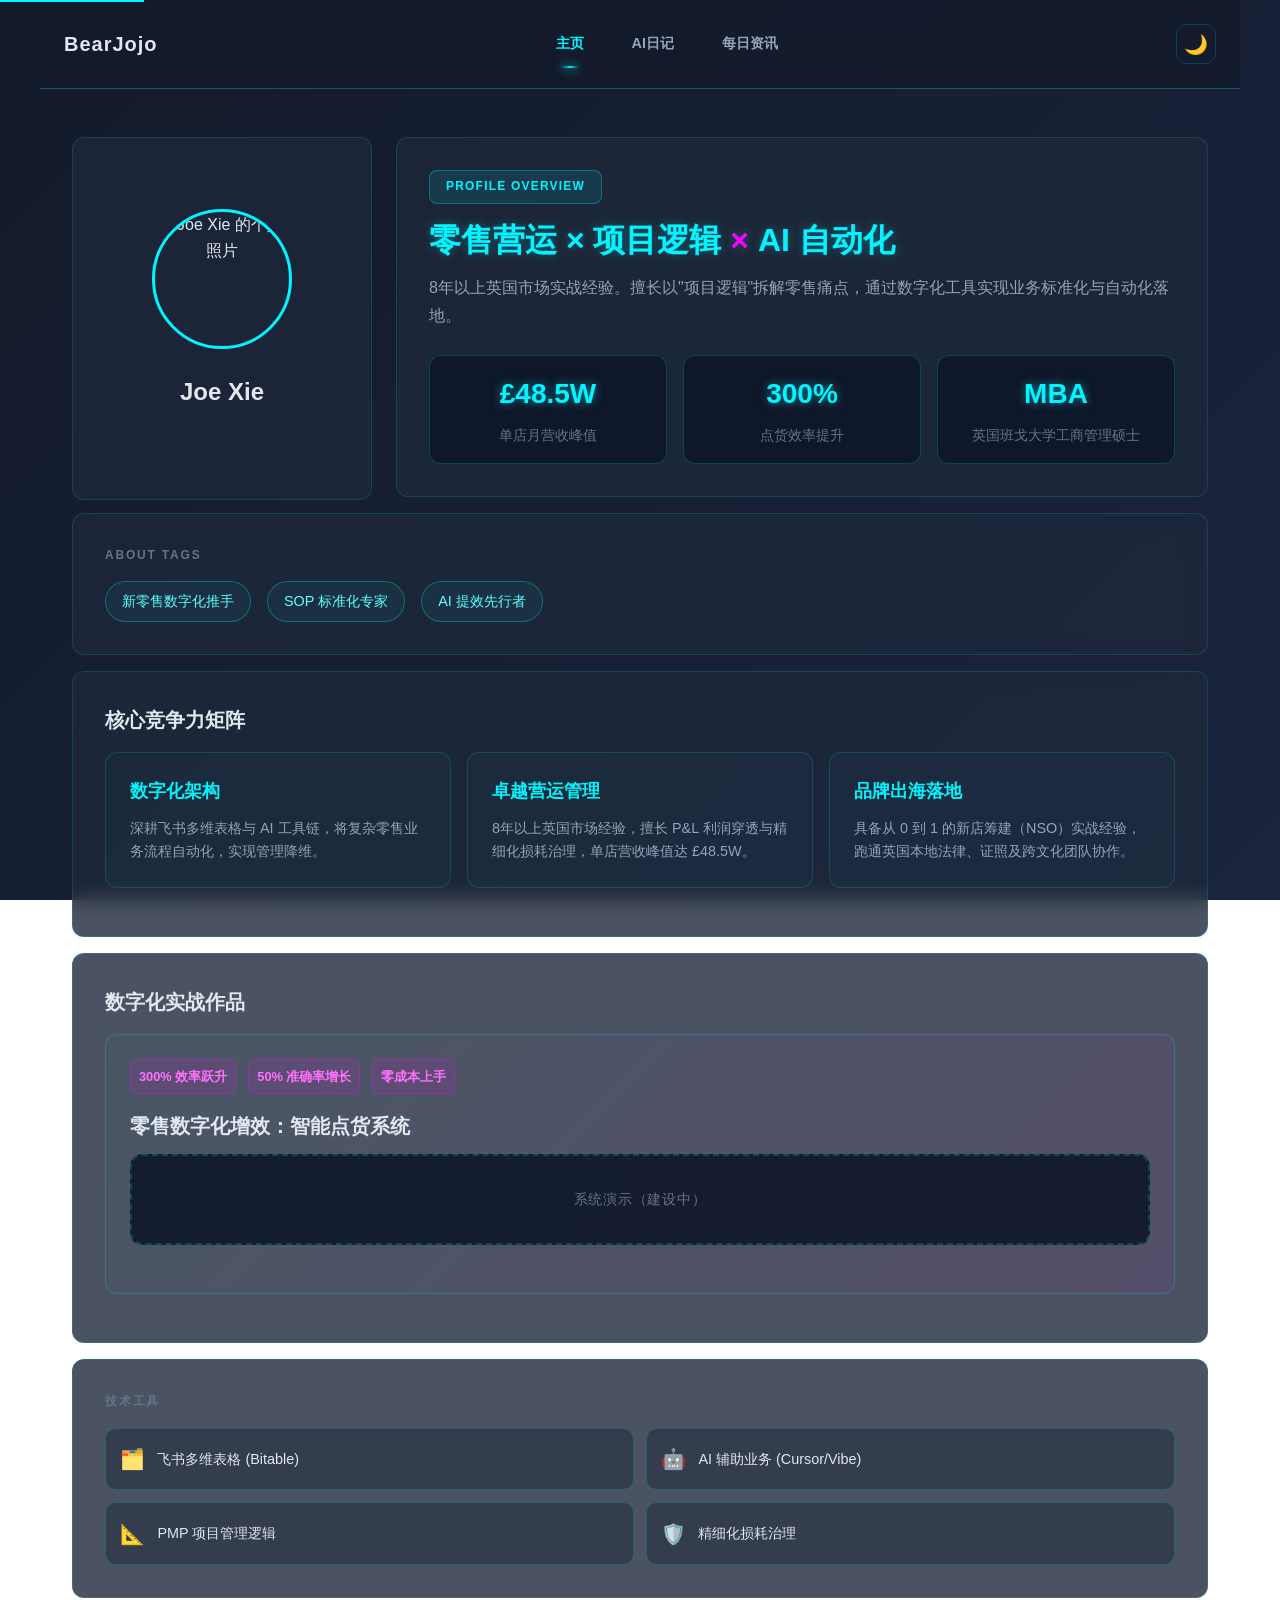
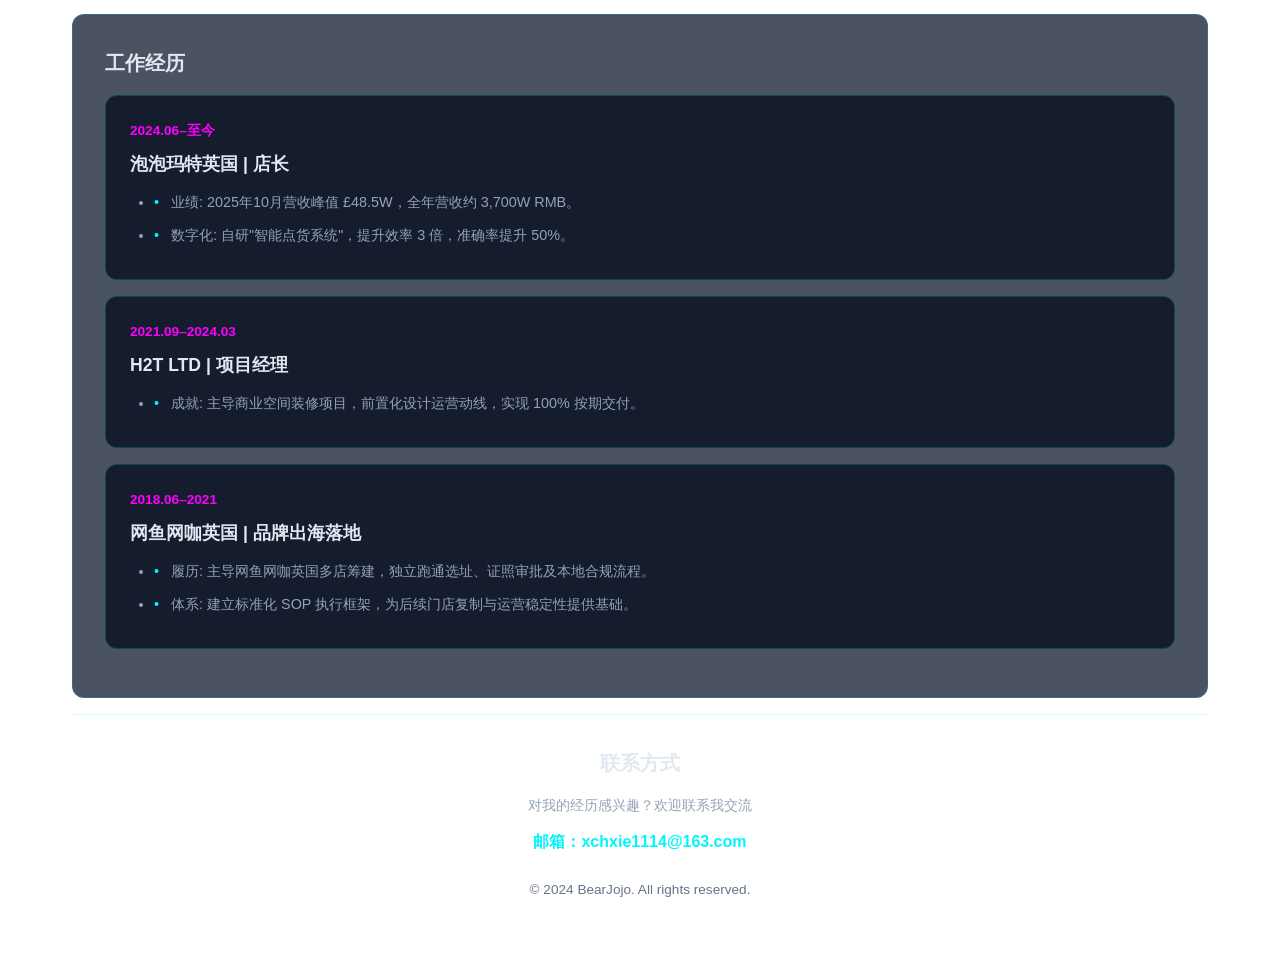
==== commit 280567ce: "2026-4-18 自动更新" ====
--- a/index.html
+++ b/index.html
@@ -17,7 +17,7 @@
   <link rel="preconnect" href="https://fonts.googleapis.com" />
   <link rel="preconnect" href="https://fonts.gstatic.com" crossorigin />
   <link href="https://fonts.googleapis.com/css2?family=Inter:wght@400;500;600;700;800&display=swap" rel="stylesheet" />
-  <link rel="stylesheet" href="index.css?v=1.1" />
+  <link rel="stylesheet" href="index.css?v=1.2" />
 </head>
 <body>
   <a href="#main-content" class="skip-link">跳转到主要内容</a>
@@ -171,8 +171,8 @@
       <!-- Footer -->
       <footer role="contentinfo">
         <h3 style="font-size: var(--font-size-2xl); font-weight: 700; margin-bottom: var(--spacing-lg); color: var(--color-text-primary);">联系方式</h3>
-        <p style="margin-bottom: var(--spacing-lg); color: var(--color-text-secondary);">对我的经历感兴趣？欢迎联系我交流</p>
-        <a href="mailto:your.email@example.com" class="footer-button" aria-label="发送邮件联系">发送邮件</a>
+        <p style="margin-bottom: var(--spacing-md); color: var(--color-text-secondary);">对我的经历感兴趣？欢迎联系我交流</p>
+        <p style="font-size: var(--font-size-lg); font-weight: 600; color: var(--color-primary); margin-bottom: var(--spacing-xl);">邮箱：xchxie1114@163.com</p>
         <div style="margin-top: var(--spacing-xl);">© 2024 BearJojo. All rights reserved.</div>
       </footer>
     </main>
--- a/index.css
+++ b/index.css
@@ -250,6 +250,10 @@
 [data-theme="light"] .card:hover .exp-bullets,
 [data-theme="light"] .card:hover .diary-summary,
 [data-theme="light"] .card:hover .news-summary,
+[data-theme="light"] .card:hover .diary-meta,
+[data-theme="light"] .card:hover .diary-preview,
+[data-theme="light"] .card:hover .diary-content summary,
+[data-theme="light"] .card:hover .diary-content .full-text,
 [data-theme="light"] .competency-item:hover .competency-desc,
 [data-theme="light"] .metric-item:hover .metric-label,
 [data-theme="light"] .experience-card:hover .exp-bullets,
@@ -436,14 +440,161 @@
   font-family: monospace;
 }
 
-.diary-summary {
+.diary-meta {
+  font-size: var(--font-size-xs);
+  color: var(--color-text-tertiary);
+  margin-top: calc(-1 * var(--spacing-sm));
+  margin-bottom: var(--spacing-sm);
+  display: flex;
+  gap: var(--spacing-sm);
+  opacity: 0.8;
+  align-items: center;
+}
+
+.meta-divider {
+  opacity: 0.4;
+  font-size: 0.8em;
+}
+
+.diary-preview {
   color: var(--color-text-secondary);
   line-height: var(--line-height-relaxed);
+  margin-bottom: var(--spacing-sm);
+}
+
+/* Hide preview when content is expanded */
+.diary-card:has(details[open]) .diary-preview,
+.news-card:has(details[open]) .news-summary {
+  display: none;
+}
+
+.diary-content {
+  cursor: pointer;
+}
+
+.diary-content summary {
+  list-style: none;
+  color: var(--color-primary);
+  font-weight: 600;
+  font-size: var(--font-size-sm);
+  display: flex;
+  align-items: center;
+  gap: var(--spacing-xs);
+  margin-top: var(--spacing-sm);
+}
+
+.diary-content summary::before {
+  content: '▶';
+  font-size: 0.7em;
+  transition: transform 0.3s;
+}
+
+.diary-content[open] summary::before {
+  transform: rotate(90deg);
+}
+
+.diary-content[open] summary {
+  margin-bottom: var(--spacing-md);
+}
+
+.diary-content .full-text {
+  color: var(--color-text-secondary);
+  line-height: var(--line-height-relaxed);
+  cursor: default;
+}
+
+.diary-content .full-text p {
+  margin-bottom: var(--spacing-md);
 }
 
 /* News Card Styles */
 .news-card {
   padding: var(--spacing-xl);
+}
+
+.news-content {
+  margin-top: var(--spacing-md);
+  color: var(--color-text-secondary);
+  font-size: var(--font-size-base);
+  line-height: var(--line-height-relaxed);
+  cursor: pointer;
+}
+
+.news-content summary {
+  list-style: none;
+  color: var(--color-primary);
+  font-weight: 600;
+  font-size: var(--font-size-sm);
+  display: flex;
+  align-items: center;
+  gap: var(--spacing-xs);
+  margin-top: var(--spacing-sm);
+}
+
+.news-content summary::before {
+  content: '▶';
+  font-size: 0.7em;
+  transition: transform 0.3s;
+}
+
+.news-content[open] summary::before {
+  transform: rotate(90deg);
+}
+
+.news-content[open] summary {
+  margin-bottom: var(--spacing-md);
+}
+
+.news-content .full-text {
+  cursor: default;
+}
+
+.news-content h3 {
+  color: var(--color-primary);
+  font-size: var(--font-size-lg);
+  margin: var(--spacing-lg) 0 var(--spacing-sm);
+  display: flex;
+  align-items: center;
+  gap: var(--spacing-xs);
+}
+
+.news-content p {
+  margin-bottom: var(--spacing-md);
+}
+
+.news-content ul {
+  margin-bottom: var(--spacing-md);
+  padding-left: var(--spacing-xl);
+}
+
+.news-content li {
+  margin-bottom: var(--spacing-xs);
+}
+
+.news-content .highlight-box {
+  background: var(--color-bg-tertiary);
+  border-left: 4px solid var(--color-accent);
+  padding: var(--spacing-md) var(--spacing-lg);
+  margin: var(--spacing-lg) 0;
+  border-radius: 0 var(--radius-md) var(--radius-md) 0;
+}
+
+.news-content .news-table {
+  width: 100%;
+  border-collapse: collapse;
+  margin: var(--spacing-lg) 0;
+  font-size: var(--font-size-sm);
+}
+
+.news-table th, .news-table td {
+  border: 1px solid var(--color-border);
+  padding: var(--spacing-sm) var(--spacing-md);
+  text-align: left;
+}
+
+.news-table th {
+  background: var(--color-bg-tertiary);
+  color: var(--color-primary);
 }
 
 .news-source {
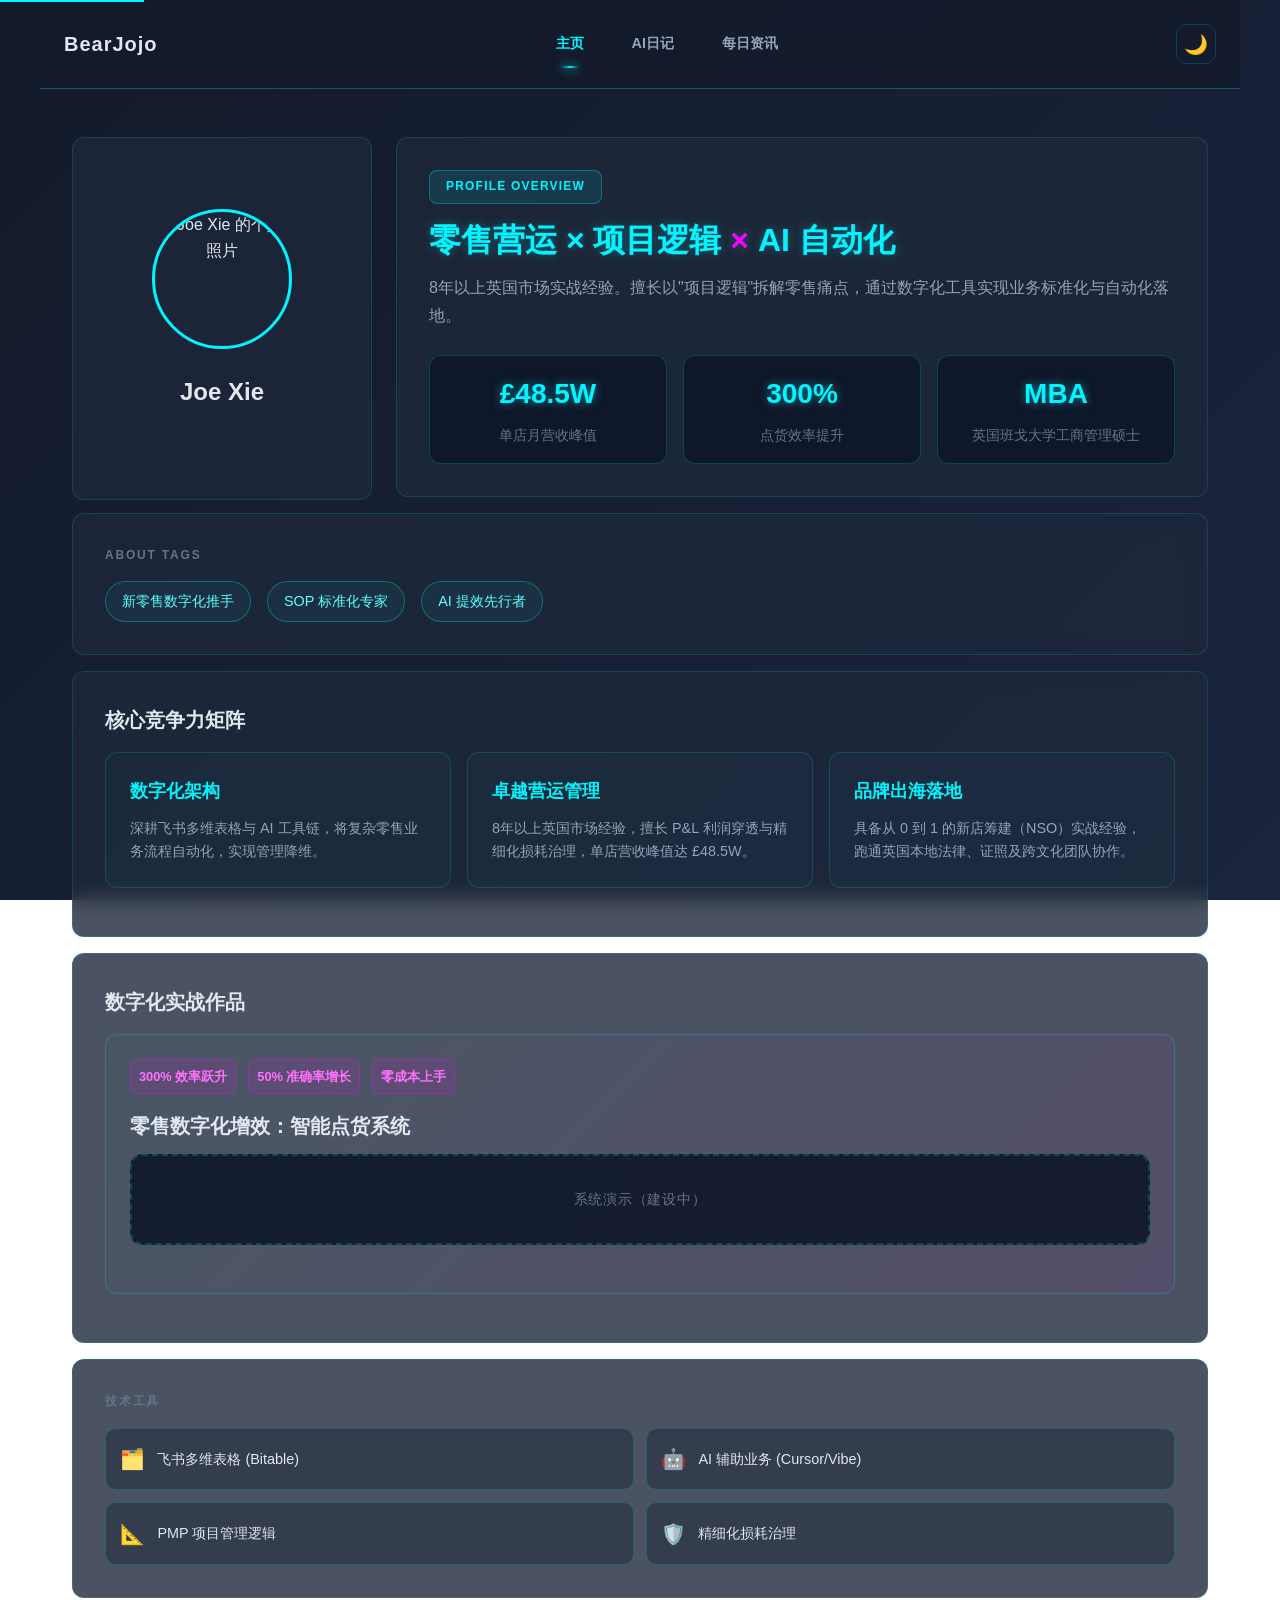
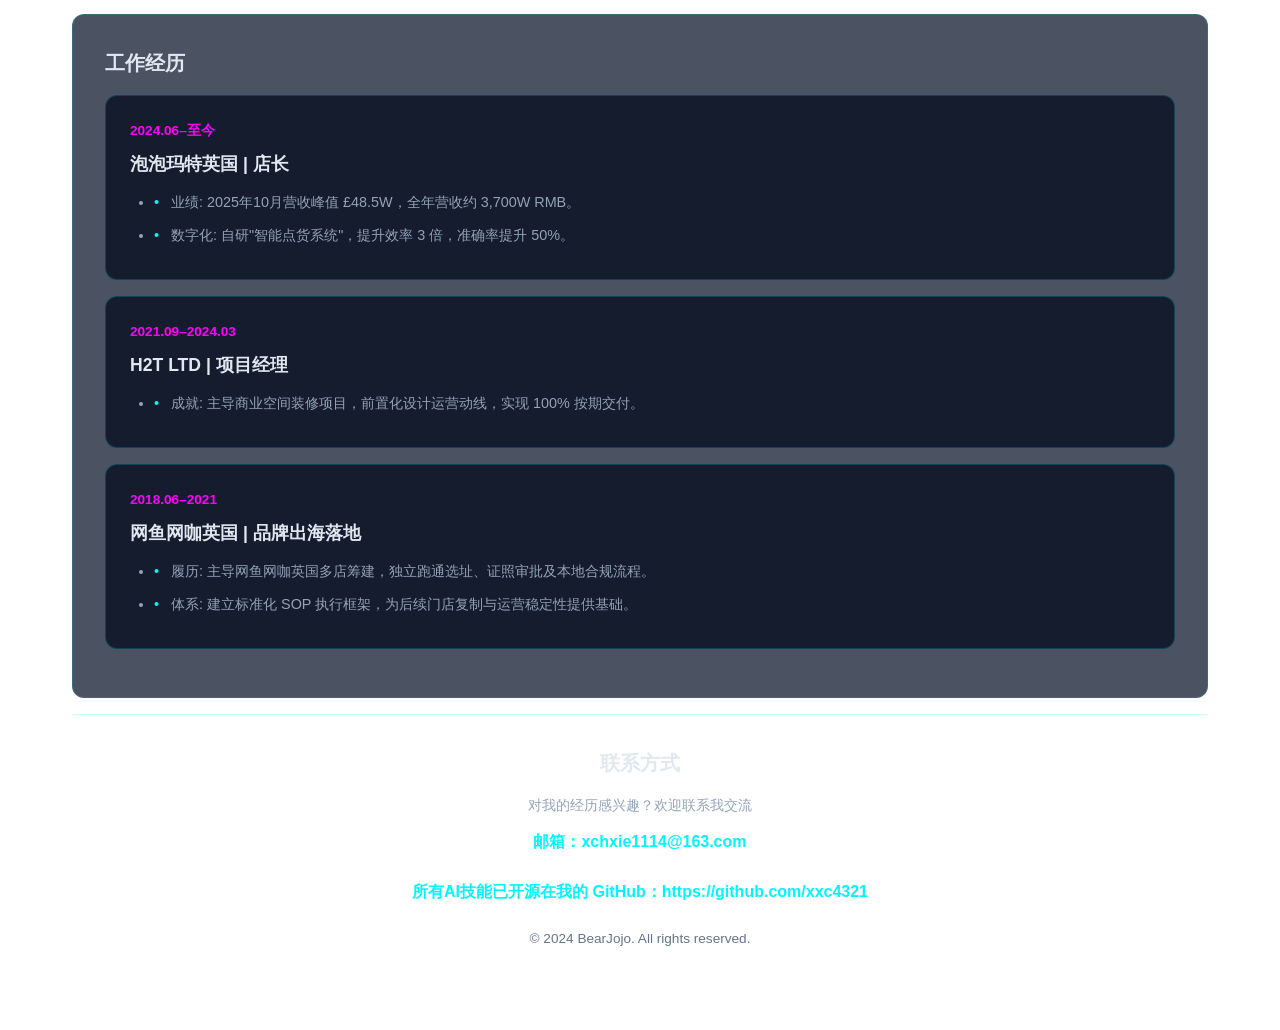
==== commit b4d45791: "2026-4-19 自动更新" ====
--- a/index.html
+++ b/index.html
@@ -173,6 +173,7 @@
         <h3 style="font-size: var(--font-size-2xl); font-weight: 700; margin-bottom: var(--spacing-lg); color: var(--color-text-primary);">联系方式</h3>
         <p style="margin-bottom: var(--spacing-md); color: var(--color-text-secondary);">对我的经历感兴趣？欢迎联系我交流</p>
         <p style="font-size: var(--font-size-lg); font-weight: 600; color: var(--color-primary); margin-bottom: var(--spacing-xl);">邮箱：xchxie1114@163.com</p>
+        <p style="font-size: var(--font-size-lg); font-weight: 600; color: var(--color-primary); margin-bottom: var(--spacing-xl);">所有AI技能已开源在我的 GitHub：<a href="https://github.com/xxc4321" style="color: var(--color-primary); text-decoration: none;">https://github.com/xxc4321</a></p>
         <div style="margin-top: var(--spacing-xl);">© 2024 BearJojo. All rights reserved.</div>
       </footer>
     </main>
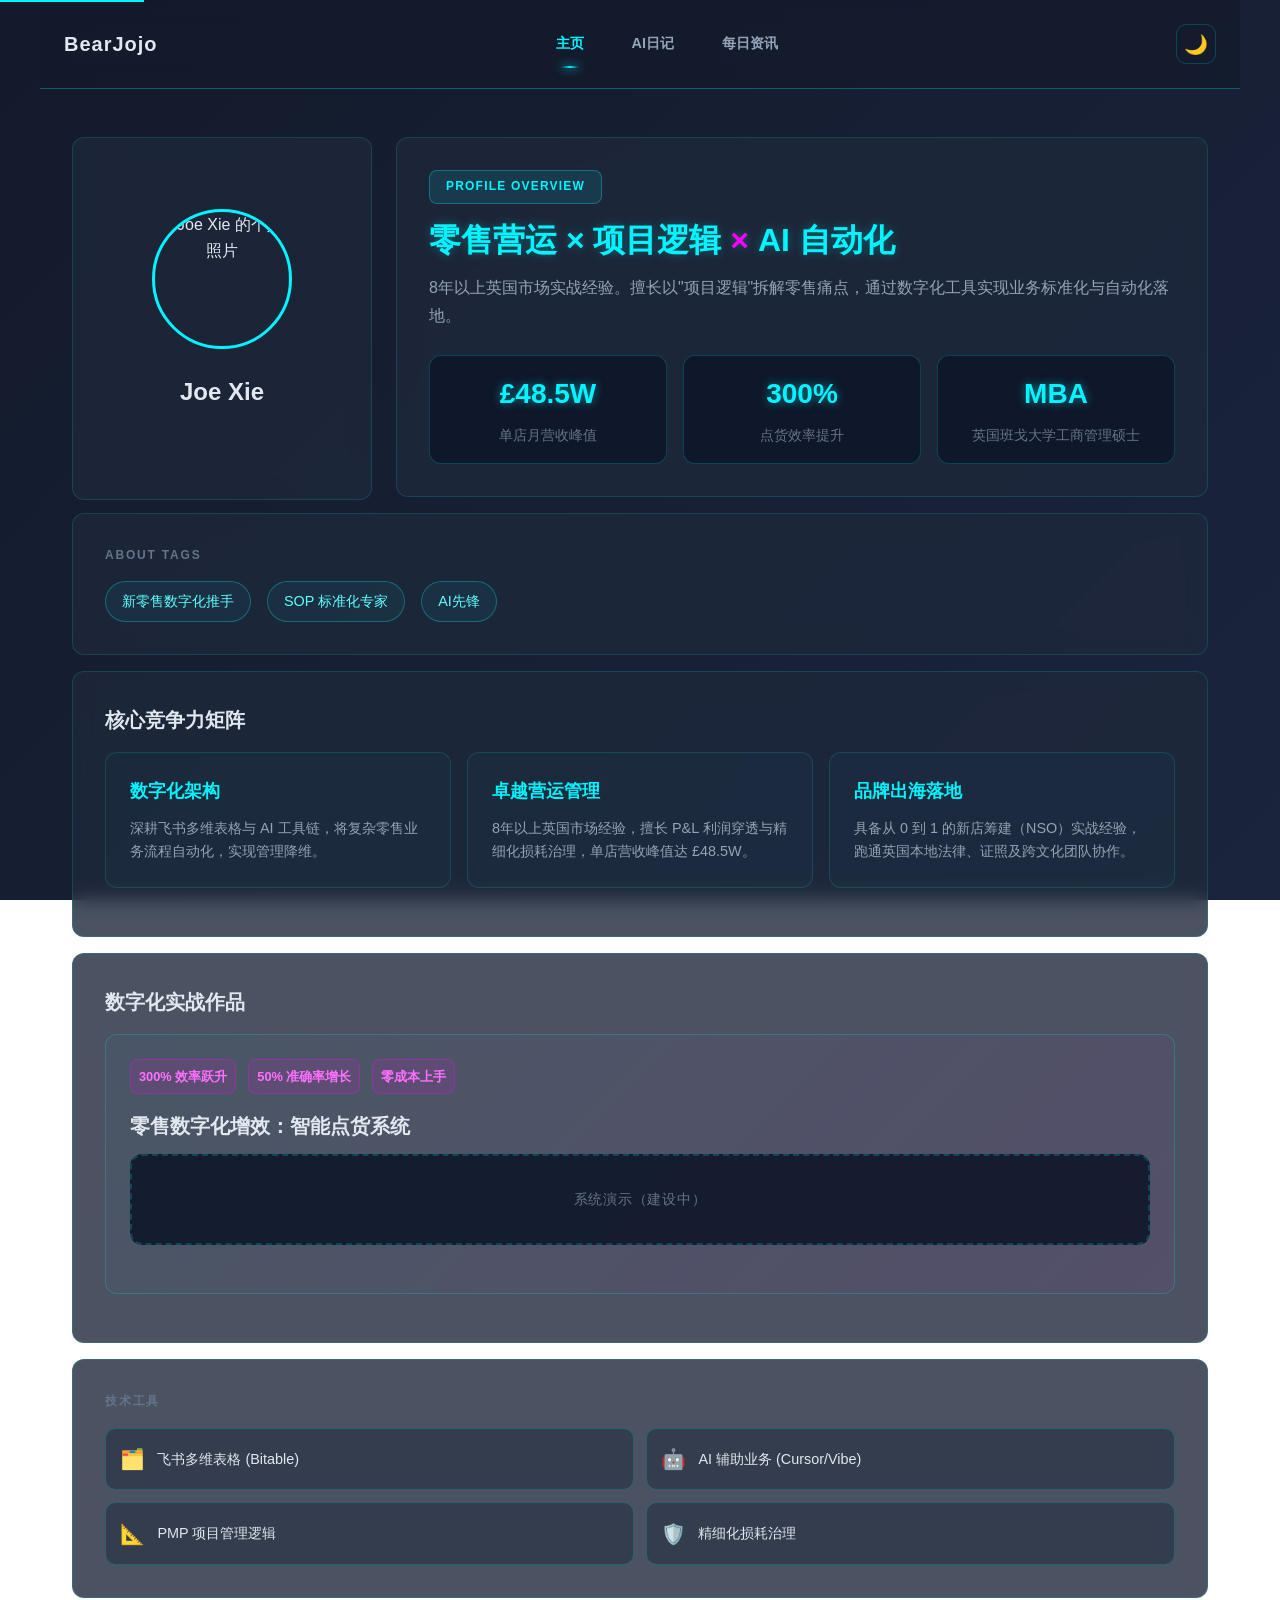
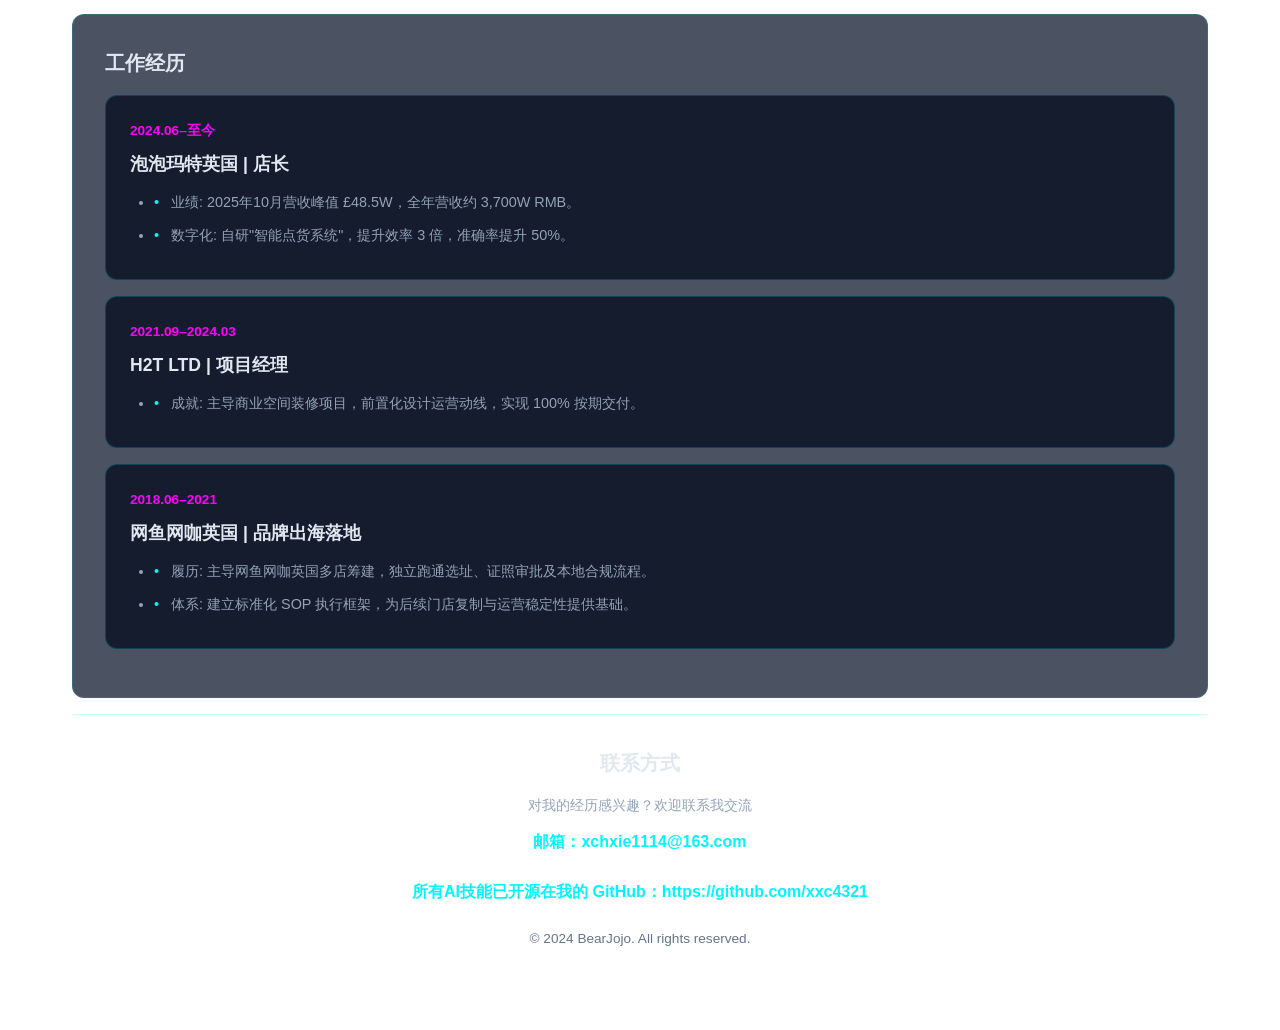
==== commit 751cf990: "chore: save local changes before syncing from Claude PR" ====
--- a/index.html
+++ b/index.html
@@ -77,7 +77,7 @@
         <div class="tags">
           <span class="tag">新零售数字化推手</span>
           <span class="tag">SOP 标准化专家</span>
-          <span class="tag">AI 提效先行者</span>
+          <span class="tag">AI先锋</span>
         </div>
       </div>
 
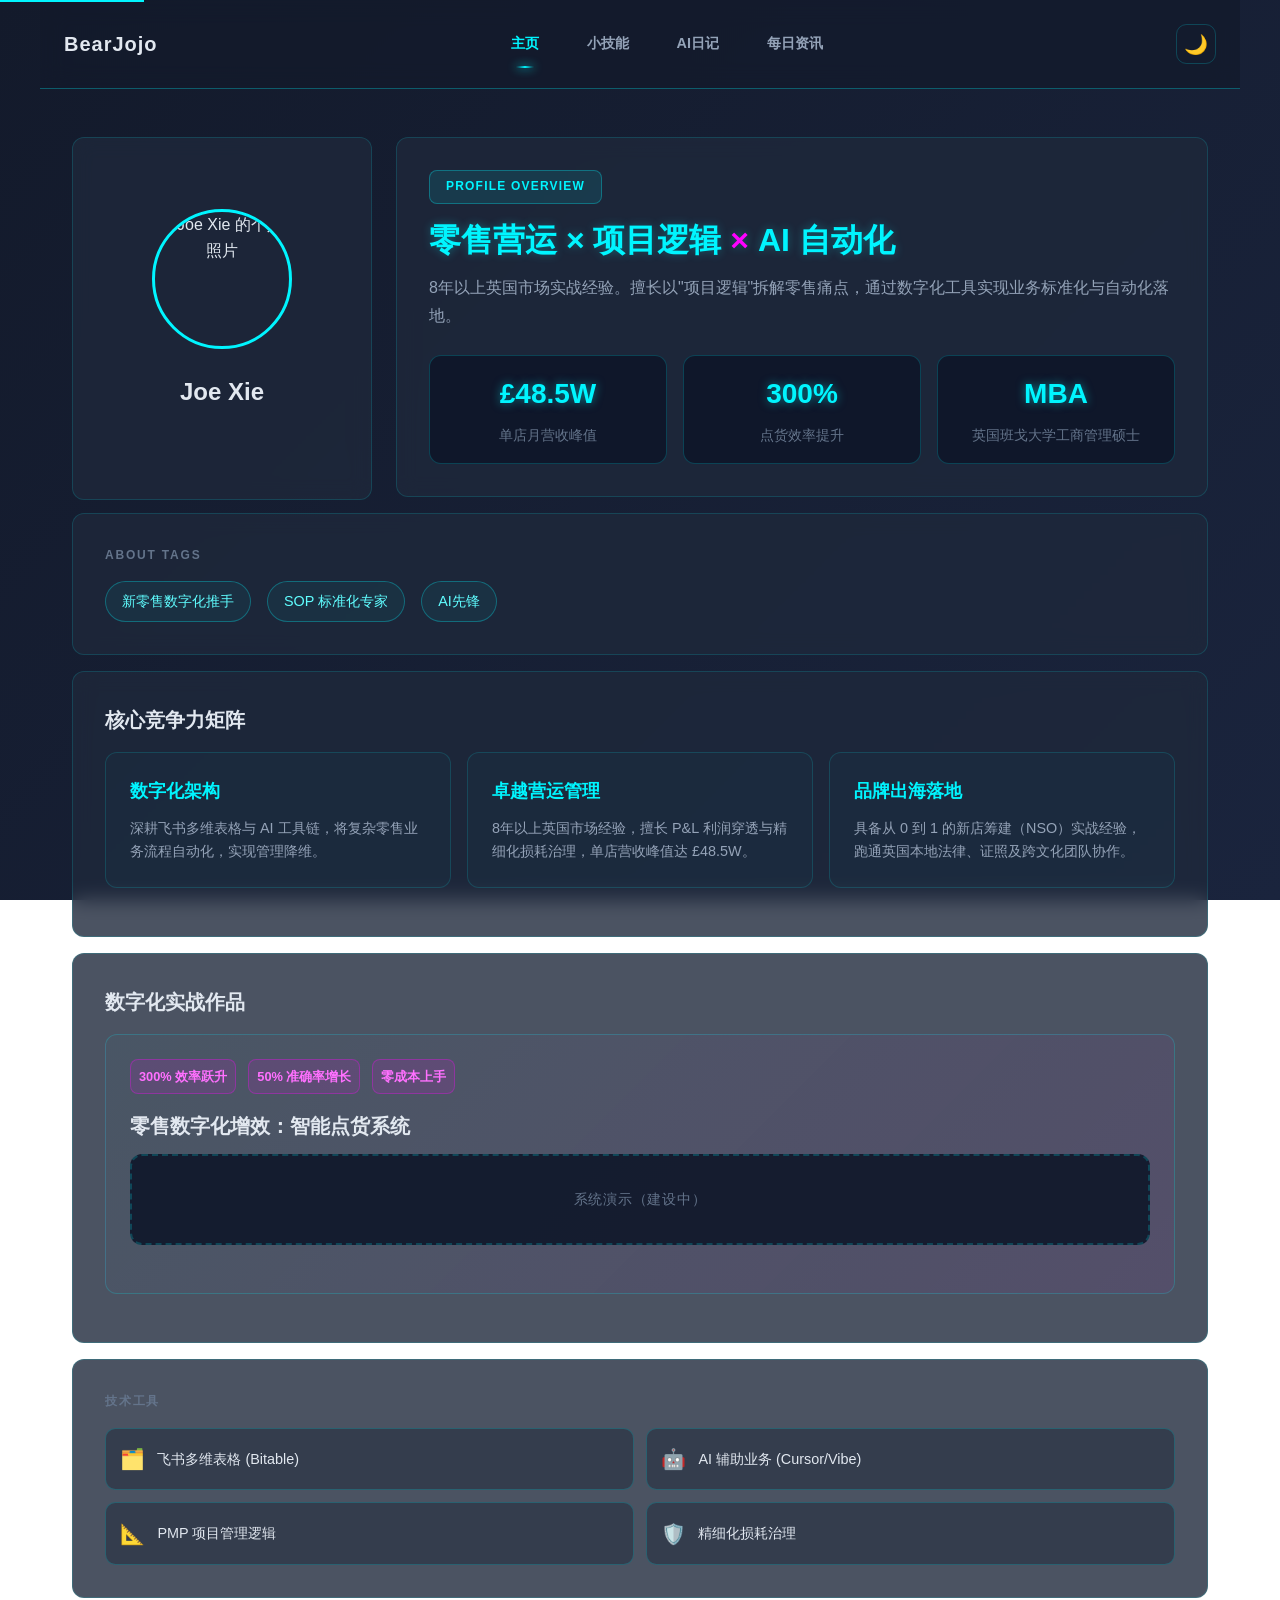
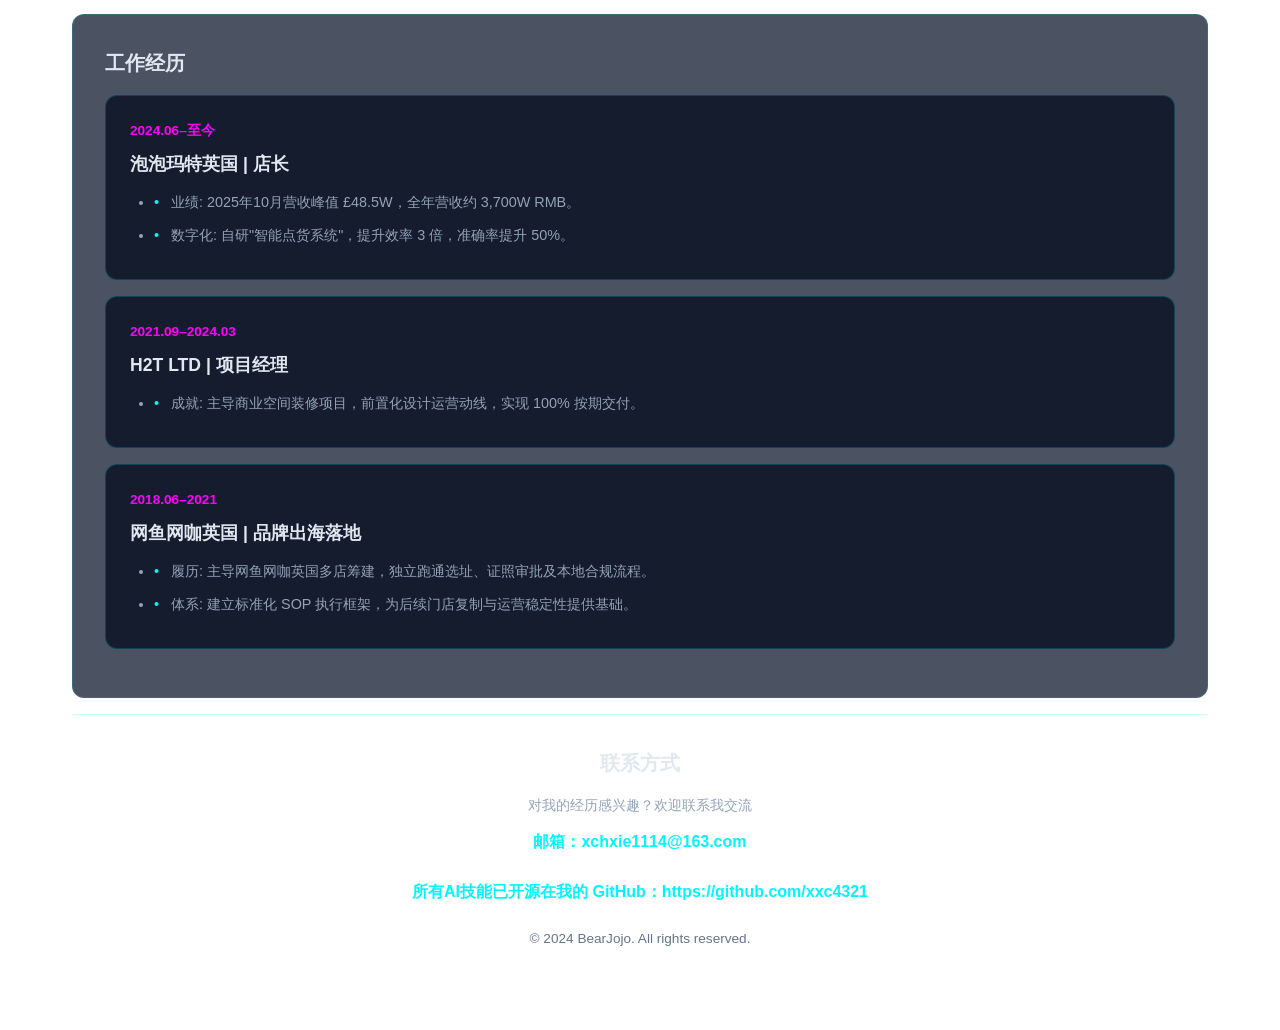
==== commit af96e682: "feat: integrate new skills page and atomic-focus tool from Claude Code" ====
--- a/index.html
+++ b/index.html
@@ -27,6 +27,7 @@
         <div class="logo" aria-label="BearJojo 个人网站">BearJojo</div>
         <div class="nav-menu">
           <a href="index.html" class="nav-link active">主页</a>
+          <a href="skills.html" class="nav-link">小技能</a>
           <a href="ai-diary.html" class="nav-link">AI日记</a>
           <a href="daily-news.html" class="nav-link">每日资讯</a>
         </div>
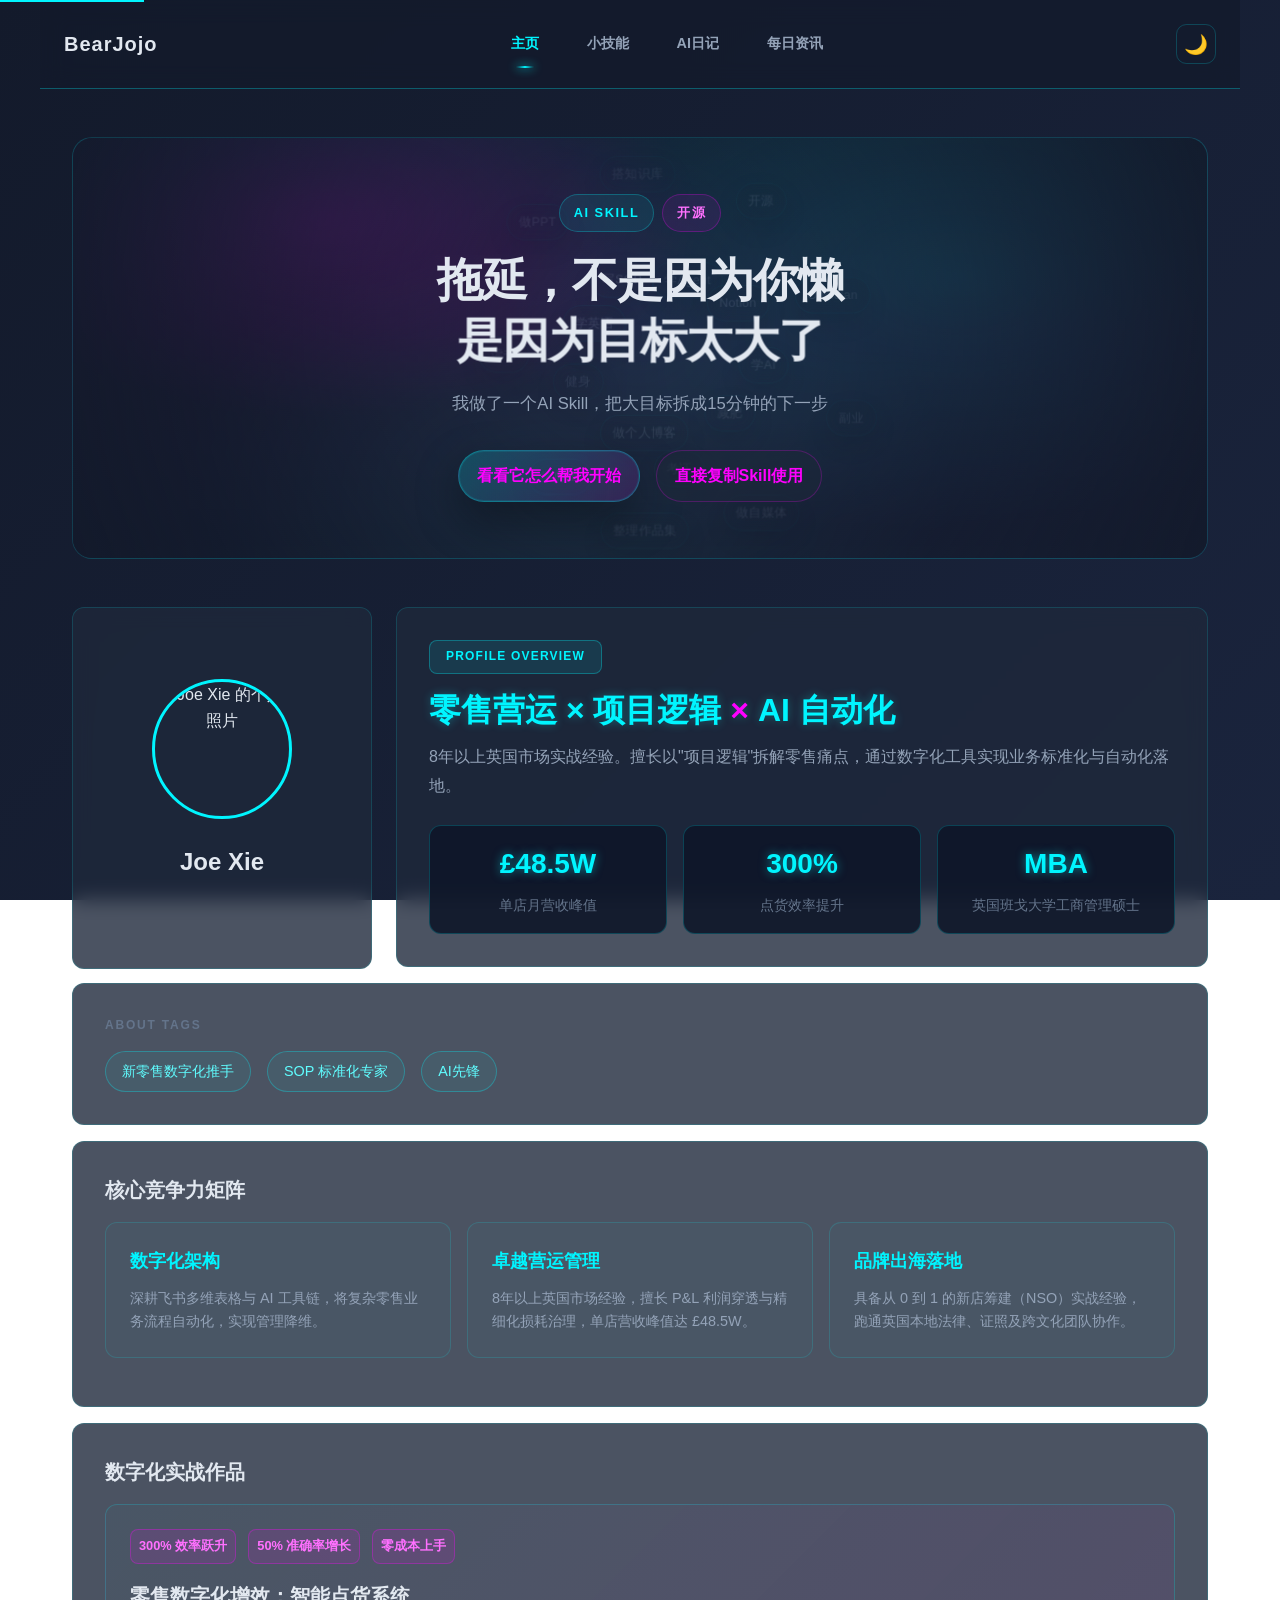
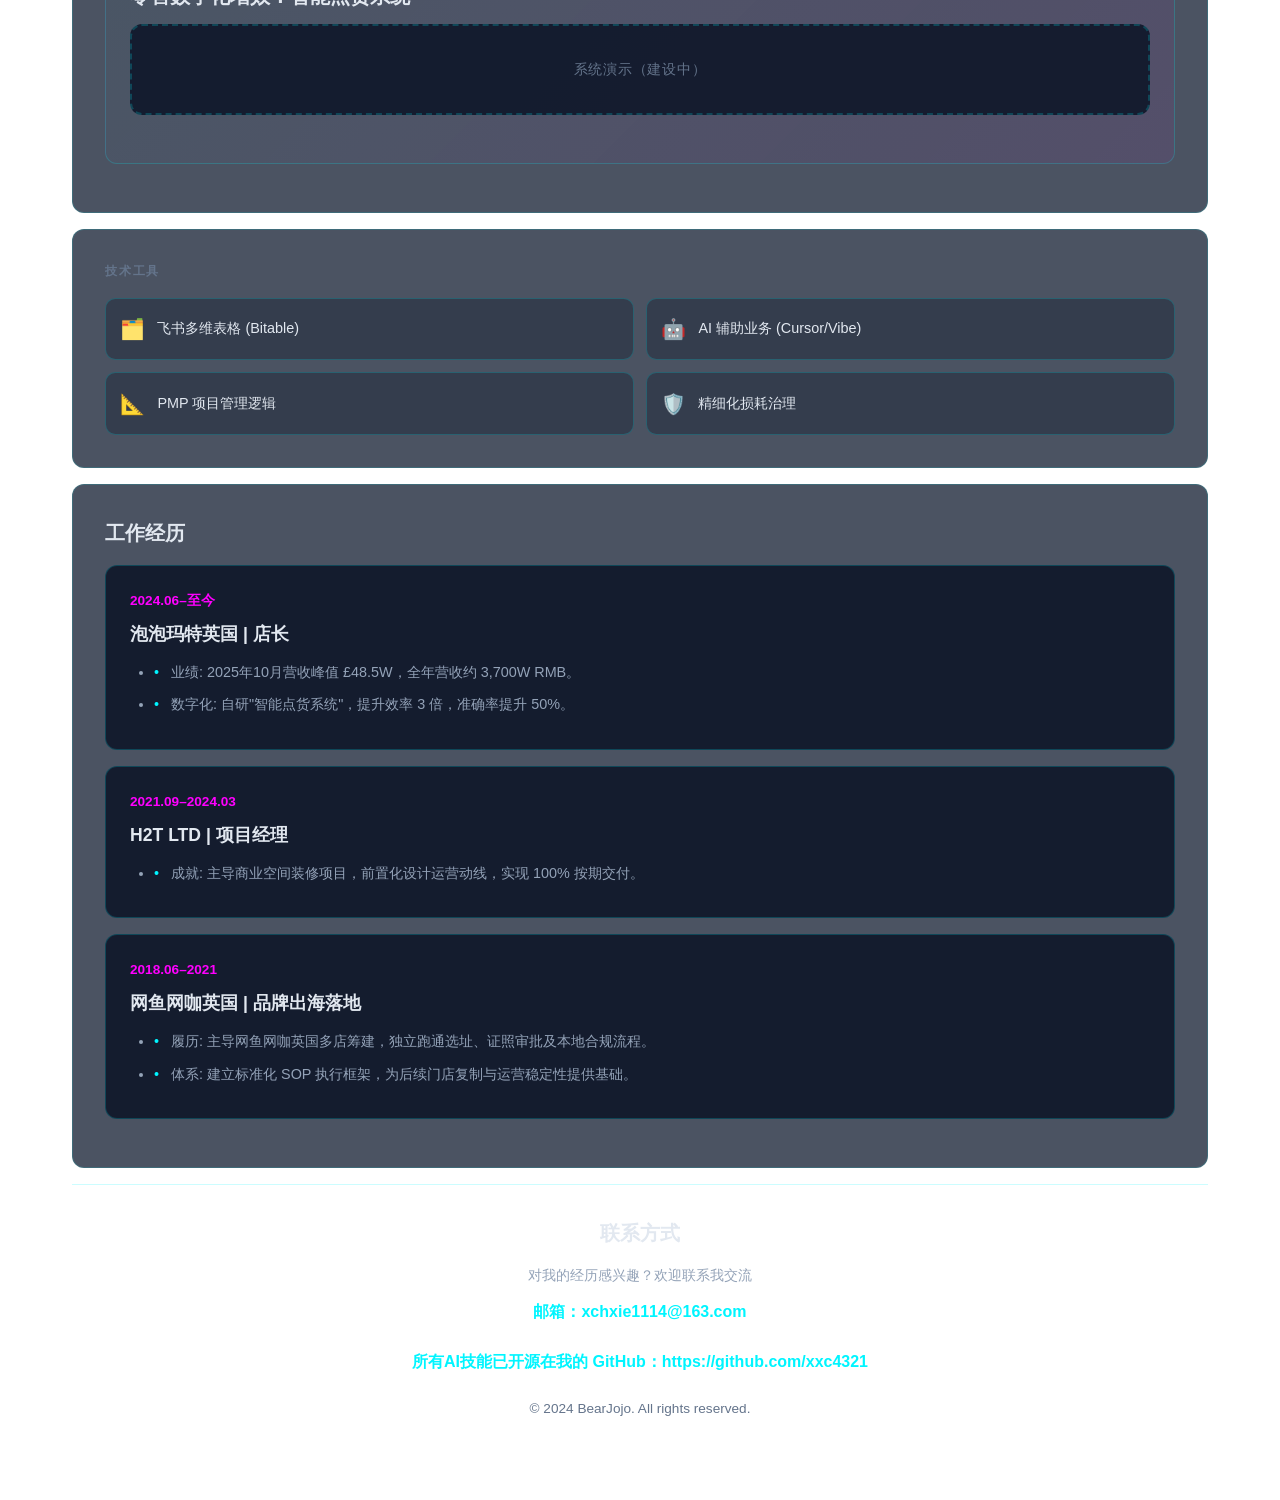
==== commit cbdbea4c: "2026-4-25 自动更新" ====
--- a/index.html
+++ b/index.html
@@ -38,6 +38,27 @@
     </header>
 
     <main id="main-content" class="content" role="main">
+      <section class="hero" aria-label="AI Skill 开源展示">
+        <div class="hero-bg" aria-hidden="true">
+          <div class="hero-fragments" id="heroFragments"></div>
+        </div>
+        <div class="hero-content">
+          <div class="hero-badges">
+            <span class="hero-badge">AI Skill</span>
+            <span class="hero-badge hero-badge-accent">开源</span>
+          </div>
+          <h1 class="hero-title">
+            <span class="hero-title-line hero-title-line-1">拖延，不是因为你懒</span>
+            <span class="hero-title-line hero-title-line-2">是因为目标太大了</span>
+          </h1>
+          <p class="hero-subtitle">我做了一个AI Skill，把大目标拆成15分钟的下一步</p>
+          <div class="hero-actions">
+            <a class="hero-btn hero-btn-primary" href="skills/atomic-focus/index.html#/4">看看它怎么帮我开始</a>
+            <a class="hero-btn hero-btn-secondary" href="skills/atomic-focus/index.html#/16">直接复制Skill使用</a>
+          </div>
+        </div>
+      </section>
+
       <div class="profile-wrapper">
         <div class="card profile-card" role="region" aria-label="个人简介">
           <img src="img/avatar.png" alt="Joe Xie 的个人照片" class="avatar" loading="lazy">
--- a/index.css
+++ b/index.css
@@ -1031,6 +1031,241 @@
   transform: translateY(0);
 }
 
+.hero{
+  position:relative;
+  margin-bottom: var(--spacing-3xl);
+  border-radius: calc(var(--card-radius) + 8px);
+  overflow:hidden;
+  background: linear-gradient(180deg, rgba(0, 245, 255, 0.05) 0%, rgba(255, 0, 255, 0.04) 45%, rgba(0,0,0,0) 100%);
+  border: 1px solid var(--color-primary-border-light);
+}
+
+.hero-bg{
+  position:absolute;
+  inset:0;
+  pointer-events:none;
+  z-index:0;
+}
+
+.hero-bg::before{
+  content:"";
+  position:absolute;
+  inset:-20%;
+  background:
+    radial-gradient(700px 360px at 30% 28%, rgba(255, 0, 255, 0.22), transparent 55%),
+    radial-gradient(760px 420px at 70% 38%, rgba(0, 245, 255, 0.18), transparent 60%),
+    radial-gradient(640px 420px at 45% 75%, rgba(96, 253, 255, 0.10), transparent 62%);
+  filter: blur(6px);
+  opacity: .9;
+}
+
+.hero-bg::after{
+  content:"";
+  position:absolute;
+  inset:0;
+  background: radial-gradient(circle at 50% 45%, rgba(19, 26, 43, 0.0) 0%, rgba(19, 26, 43, 0.55) 60%, rgba(19, 26, 43, 0.92) 100%);
+}
+
+.hero-fragments{
+  position:absolute;
+  inset:0;
+  overflow:hidden;
+}
+
+.hero-fragment{
+  position:absolute;
+  left:50%;
+  top:46%;
+  transform: translate(calc(var(--x, 0px) * 1px), calc(var(--y, 0px) * 1px)) scale(var(--s, 1));
+  opacity: var(--o, .55);
+  padding: 8px 12px;
+  border-radius: var(--radius-pill-lg);
+  background: rgba(30, 41, 59, 0.52);
+  border: 1px solid rgba(0, 245, 255, 0.18);
+  color: var(--color-text-secondary);
+  font-size: var(--font-size-sm);
+  letter-spacing: 0.02em;
+  backdrop-filter: blur(10px);
+  box-shadow: 0 10px 28px rgba(0,0,0,0.35);
+  white-space: nowrap;
+  will-change: transform, opacity;
+  transition: transform 0.9s cubic-bezier(0.2, 0.9, 0.2, 1), opacity 0.9s cubic-bezier(0.2, 0.9, 0.2, 1);
+  transition-delay: calc(var(--d, 0) * 1ms);
+  animation: heroFloat 5.8s ease-in-out infinite;
+  animation-delay: calc(var(--fd, 0) * 1ms);
+}
+
+.hero.is-assembled .hero-fragment{
+  transform: translate(calc(var(--tx, 0px) * 1px), calc(var(--ty, 0px) * 1px)) scale(var(--ts, 0.96));
+  opacity: var(--to, .22);
+}
+
+@keyframes heroFloat{
+  0%,100%{transform: translate(calc(var(--x, 0px) * 1px), calc(var(--y, 0px) * 1px)) scale(var(--s, 1))}
+  50%{transform: translate(calc((var(--x, 0px) + 10) * 1px), calc((var(--y, 0px) - 10) * 1px)) scale(var(--s, 1))}
+}
+
+.hero-content{
+  position:relative;
+  z-index:2;
+  padding: calc(var(--spacing-3xl) + 0.5rem) var(--spacing-3xl);
+  max-width: 1100px;
+  margin: 0 auto;
+  text-align: center;
+}
+
+.hero-badges{
+  display:flex;
+  gap: var(--spacing-sm);
+  justify-content:center;
+  margin-bottom: var(--spacing-xl);
+  flex-wrap:wrap;
+}
+
+.hero-badge{
+  font-size: var(--font-size-sm);
+  font-weight: 700;
+  letter-spacing: 0.12em;
+  text-transform: uppercase;
+  padding: 8px 14px;
+  border-radius: var(--radius-pill-lg);
+  background: rgba(0, 245, 255, 0.08);
+  border: 1px solid rgba(0, 245, 255, 0.25);
+  color: var(--color-primary);
+}
+
+.hero-badge-accent{
+  background: rgba(255, 0, 255, 0.08);
+  border-color: rgba(255, 0, 255, 0.25);
+  color: var(--color-accent-light);
+}
+
+.hero-title{
+  display:flex;
+  flex-direction:column;
+  gap: 10px;
+  align-items:center;
+  margin-bottom: var(--spacing-xl);
+}
+
+.hero-title-line{
+  display:block;
+  font-size: clamp(2.1rem, 3.6vw, 3.2rem);
+  font-weight: 800;
+  line-height: 1.08;
+  letter-spacing: -0.02em;
+  color: var(--color-text-primary);
+  opacity: 0;
+  filter: blur(14px);
+  transform: translateY(14px);
+}
+
+.hero.is-ready .hero-title-line-1{
+  animation: heroTitleIn 0.75s cubic-bezier(0.2, 0.9, 0.2, 1) forwards;
+}
+
+.hero.is-ready .hero-title-line-2{
+  animation: heroLine2In 0.8s cubic-bezier(0.2, 0.9, 0.2, 1) forwards;
+  animation-delay: 140ms;
+}
+
+@keyframes heroTitleIn{
+  to{opacity:1;filter:blur(0);transform:translateY(0)}
+}
+
+@keyframes heroLine2In{
+  to{opacity:1;filter:blur(0);transform:translateY(0) scale(1.02)}
+}
+
+.hero-subtitle{
+  max-width: 900px;
+  margin: 0 auto var(--spacing-2xl);
+  color: var(--color-text-secondary);
+  font-size: clamp(1rem, 1.3vw, 1.25rem);
+  line-height: var(--line-height-relaxed);
+  opacity: 0;
+  transform: translateY(10px);
+}
+
+.hero.is-ready .hero-subtitle{
+  animation: heroSubIn 0.7s cubic-bezier(0.2, 0.9, 0.2, 1) forwards;
+  animation-delay: 340ms;
+}
+
+@keyframes heroSubIn{
+  to{opacity:1;transform:translateY(0)}
+}
+
+.hero-actions{
+  display:flex;
+  gap: var(--spacing-lg);
+  justify-content:center;
+  flex-wrap:wrap;
+}
+
+.hero-btn{
+  min-height: 44px;
+  padding: 12px 18px;
+  border-radius: var(--radius-pill-lg);
+  font-size: var(--font-size-lg);
+  font-weight: 700;
+  text-decoration:none;
+  display:inline-flex;
+  align-items:center;
+  justify-content:center;
+  transition: transform var(--transition-fast), box-shadow var(--transition-fast), background var(--transition-fast), border-color var(--transition-fast);
+  border: 1px solid transparent;
+  user-select:none;
+}
+
+.hero-btn-primary{
+  background: linear-gradient(135deg, rgba(0, 245, 255, 0.20), rgba(255, 0, 255, 0.12));
+  border-color: rgba(0, 245, 255, 0.28);
+  color: var(--color-text-primary);
+  box-shadow: 0 0 0 1px rgba(0, 245, 255, 0.10) inset, 0 18px 44px rgba(0,0,0,0.35);
+}
+
+.hero-btn-secondary{
+  background: rgba(30, 41, 59, 0.55);
+  border-color: rgba(255, 0, 255, 0.22);
+  color: var(--color-text-primary);
+}
+
+.hero-btn:hover{
+  transform: translateY(-1px) scale(1.02);
+  box-shadow: 0 0 18px rgba(0, 245, 255, 0.14), 0 0 18px rgba(255, 0, 255, 0.10);
+}
+
+.hero-btn:active{
+  transform: translateY(0) scale(0.99);
+}
+
+@media (max-width: 768px){
+  .hero-content{
+    padding: var(--spacing-2xl) var(--spacing-xl);
+  }
+  .hero-actions{
+    flex-direction:column;
+    align-items:stretch;
+  }
+  .hero-btn{
+    width:100%;
+  }
+  .hero-fragment{
+    padding: 6px 10px;
+    font-size: var(--font-size-xs);
+    opacity: .35;
+  }
+  .hero.is-assembled .hero-fragment{
+    opacity: .12;
+  }
+}
+
+@media (prefers-reduced-motion: reduce){
+  .hero-fragment{animation:none;transition:none}
+  .hero-title-line,.hero-subtitle{animation:none!important;opacity:1;filter:none;transform:none}
+}
+
 .card.visible,
 .competency-item.visible,
 .experience-card.visible,
@@ -1214,4 +1449,4 @@
     font-size: var(--font-size-xs);
     padding: 2px var(--spacing-sm);
   }
-}+}
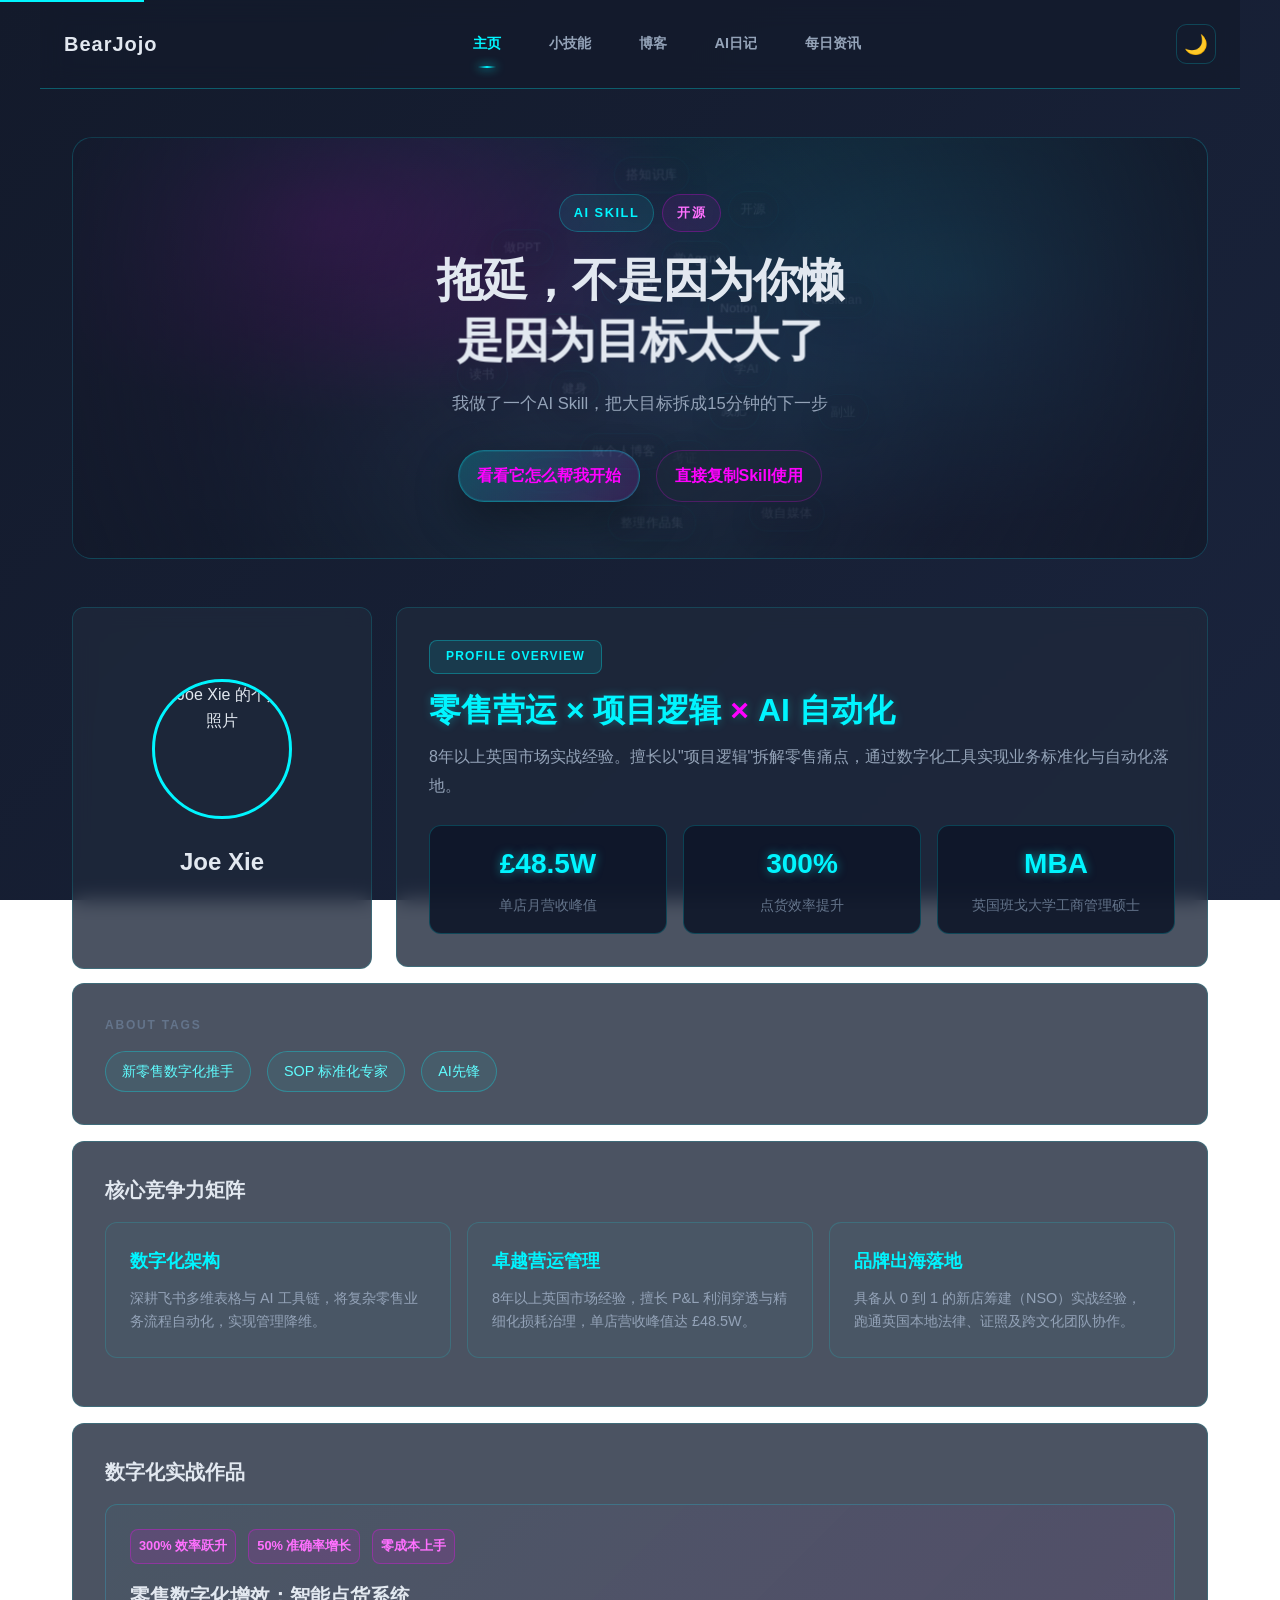
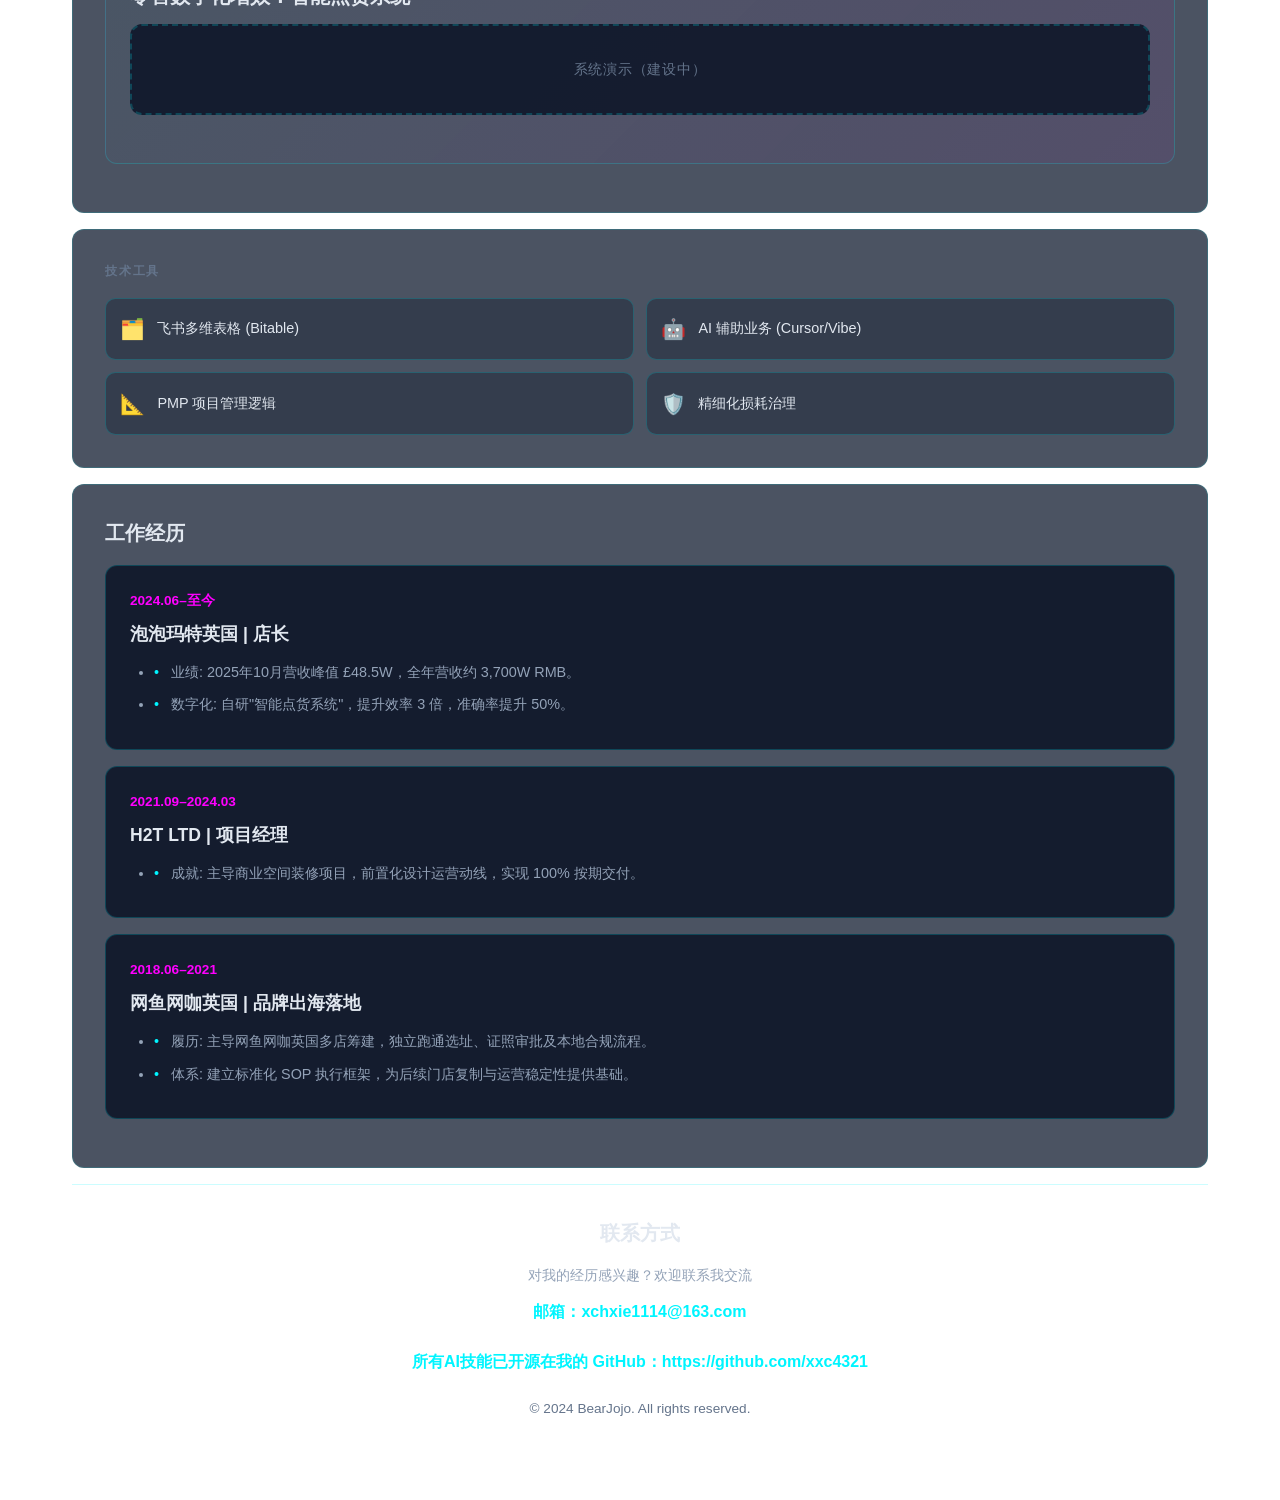
==== commit d97a4e30: "2026-4-26 自动更新" ====
--- a/index.html
+++ b/index.html
@@ -28,6 +28,7 @@
         <div class="nav-menu">
           <a href="index.html" class="nav-link active">主页</a>
           <a href="skills.html" class="nav-link">小技能</a>
+          <a href="blog.html" class="nav-link">博客</a>
           <a href="ai-diary.html" class="nav-link">AI日记</a>
           <a href="daily-news.html" class="nav-link">每日资讯</a>
         </div>
